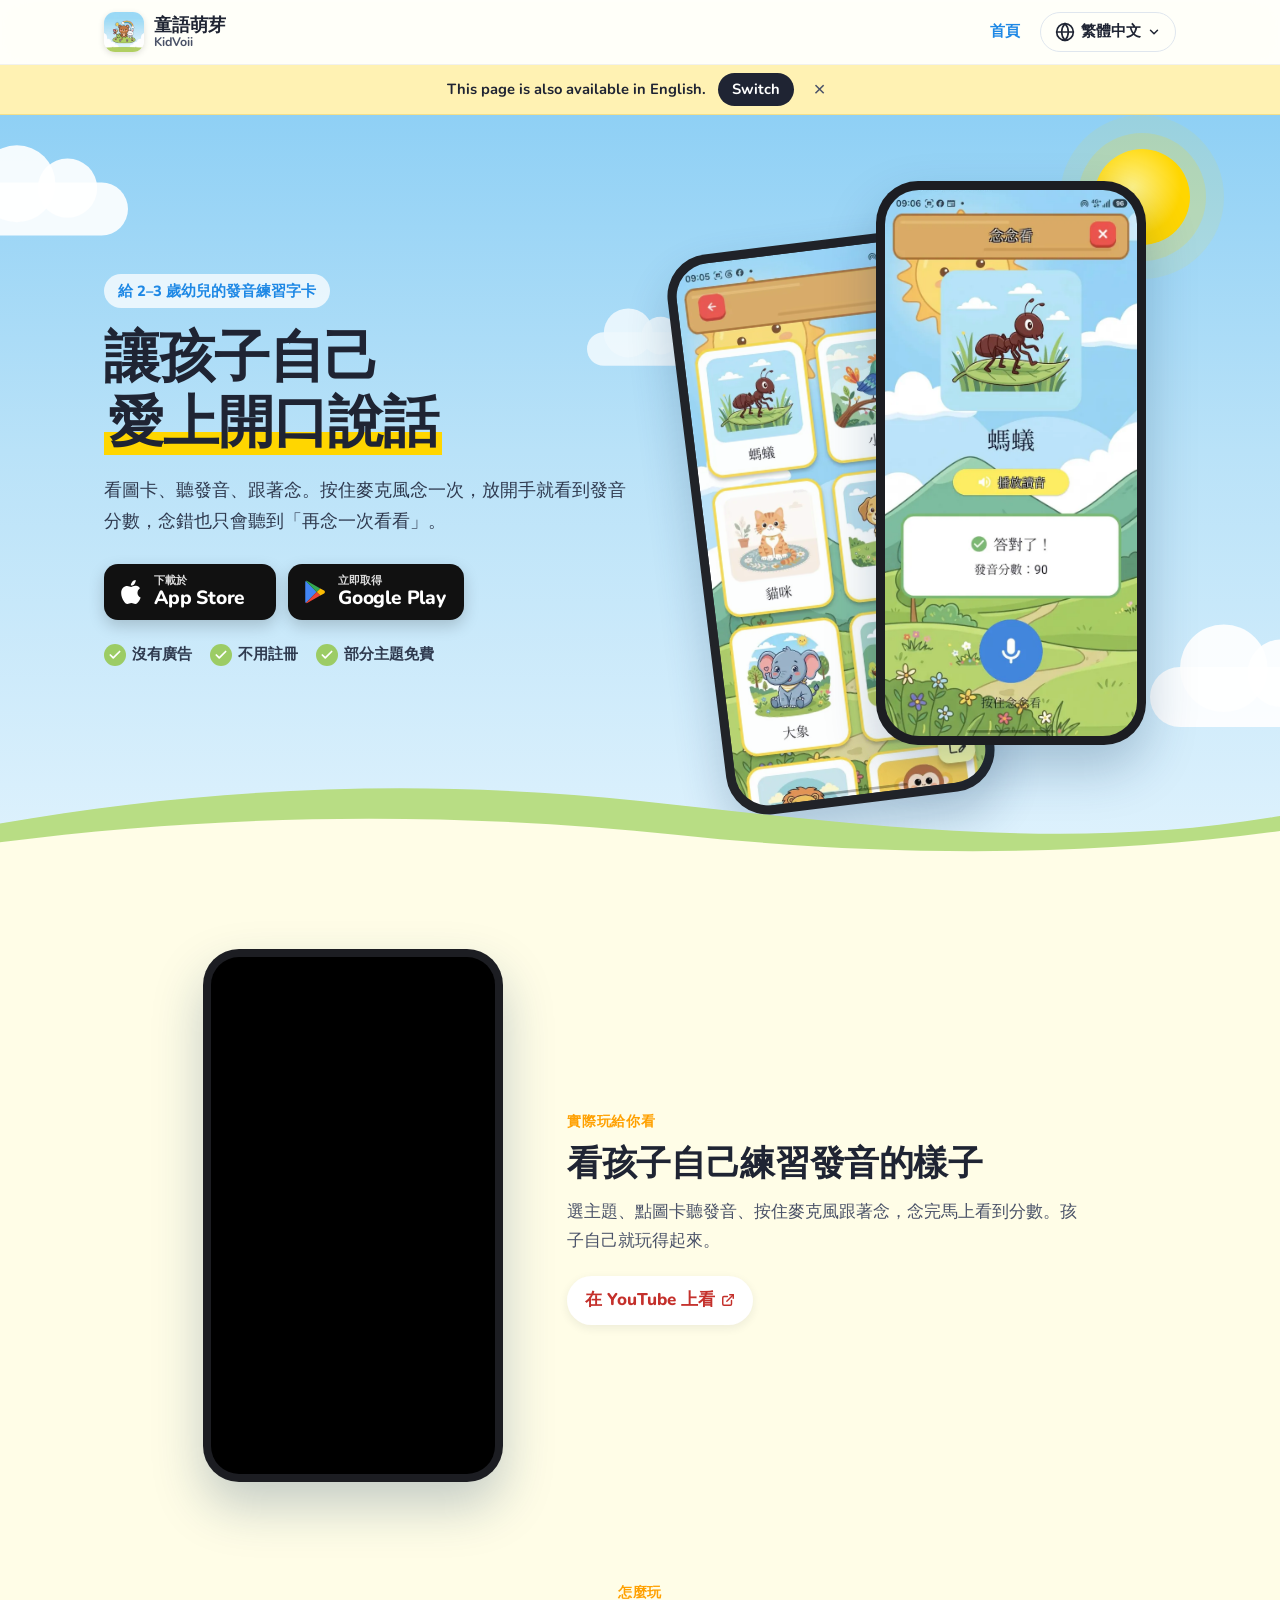
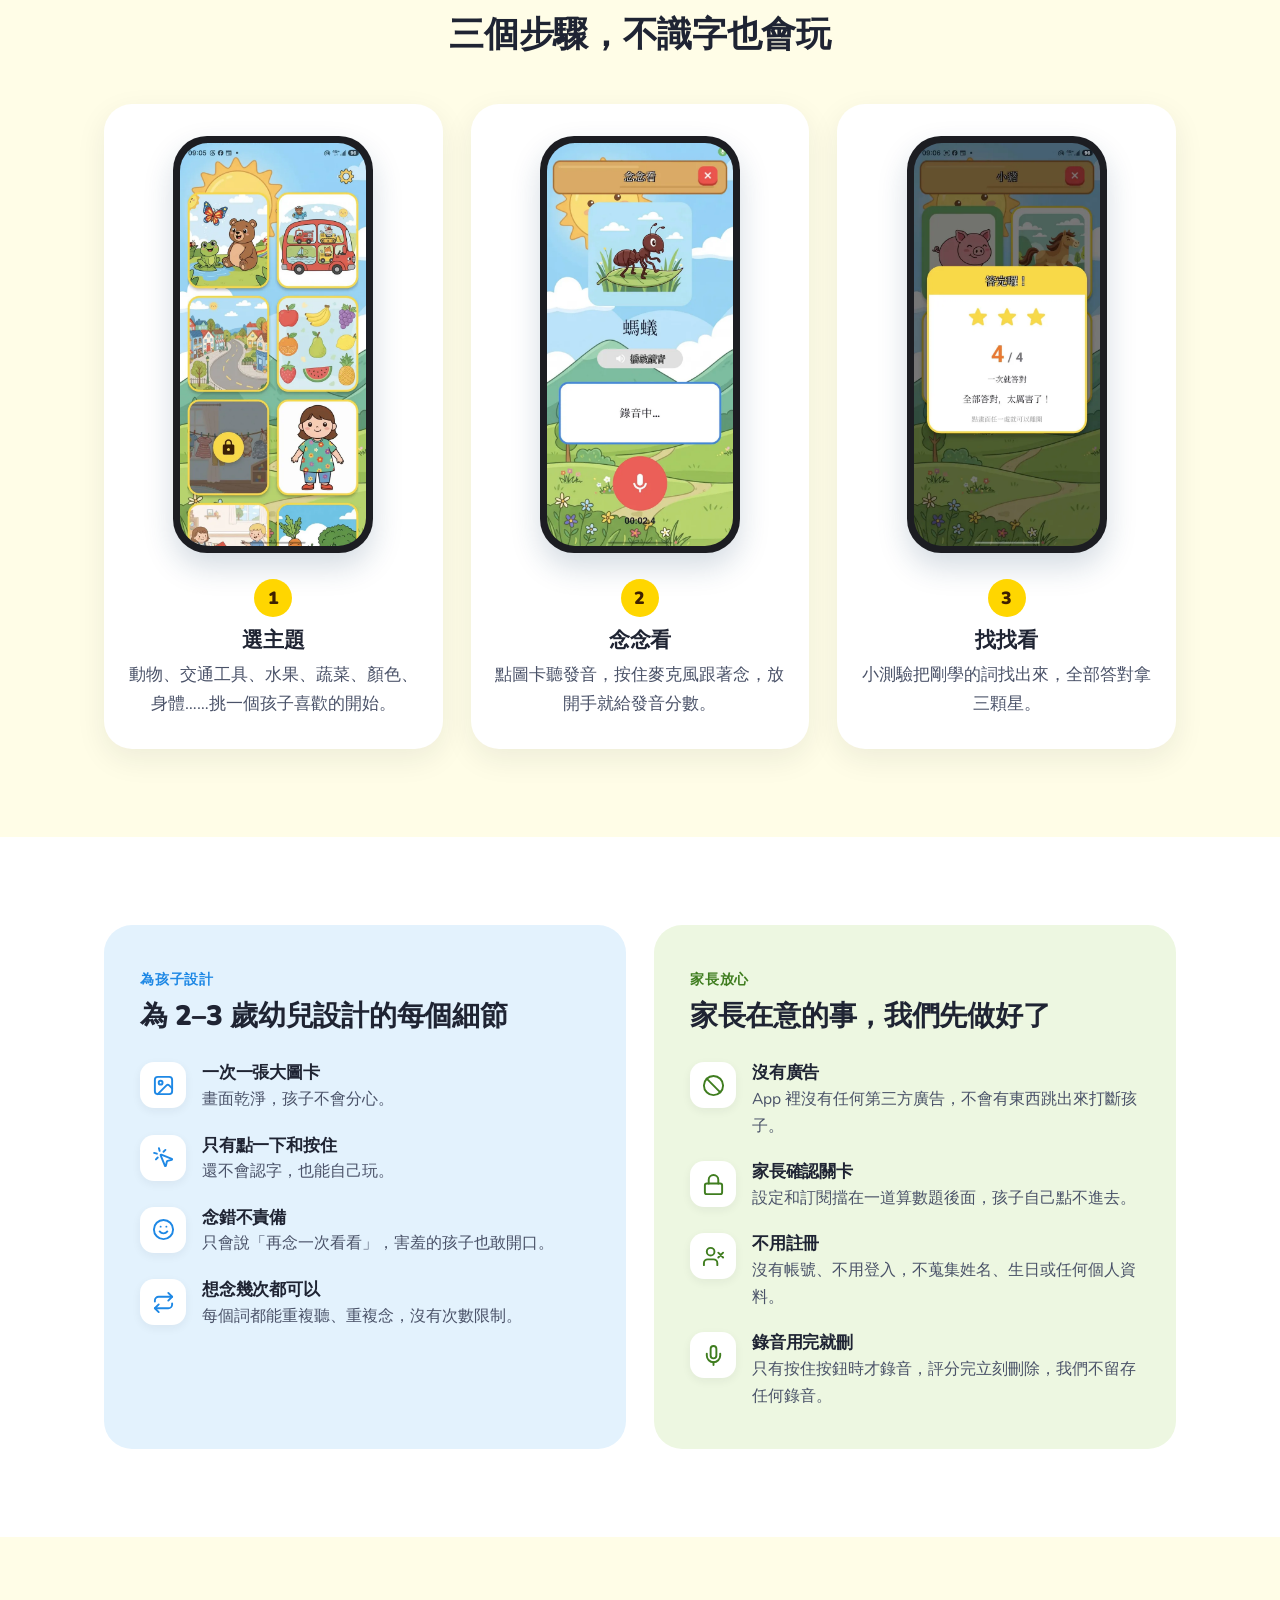
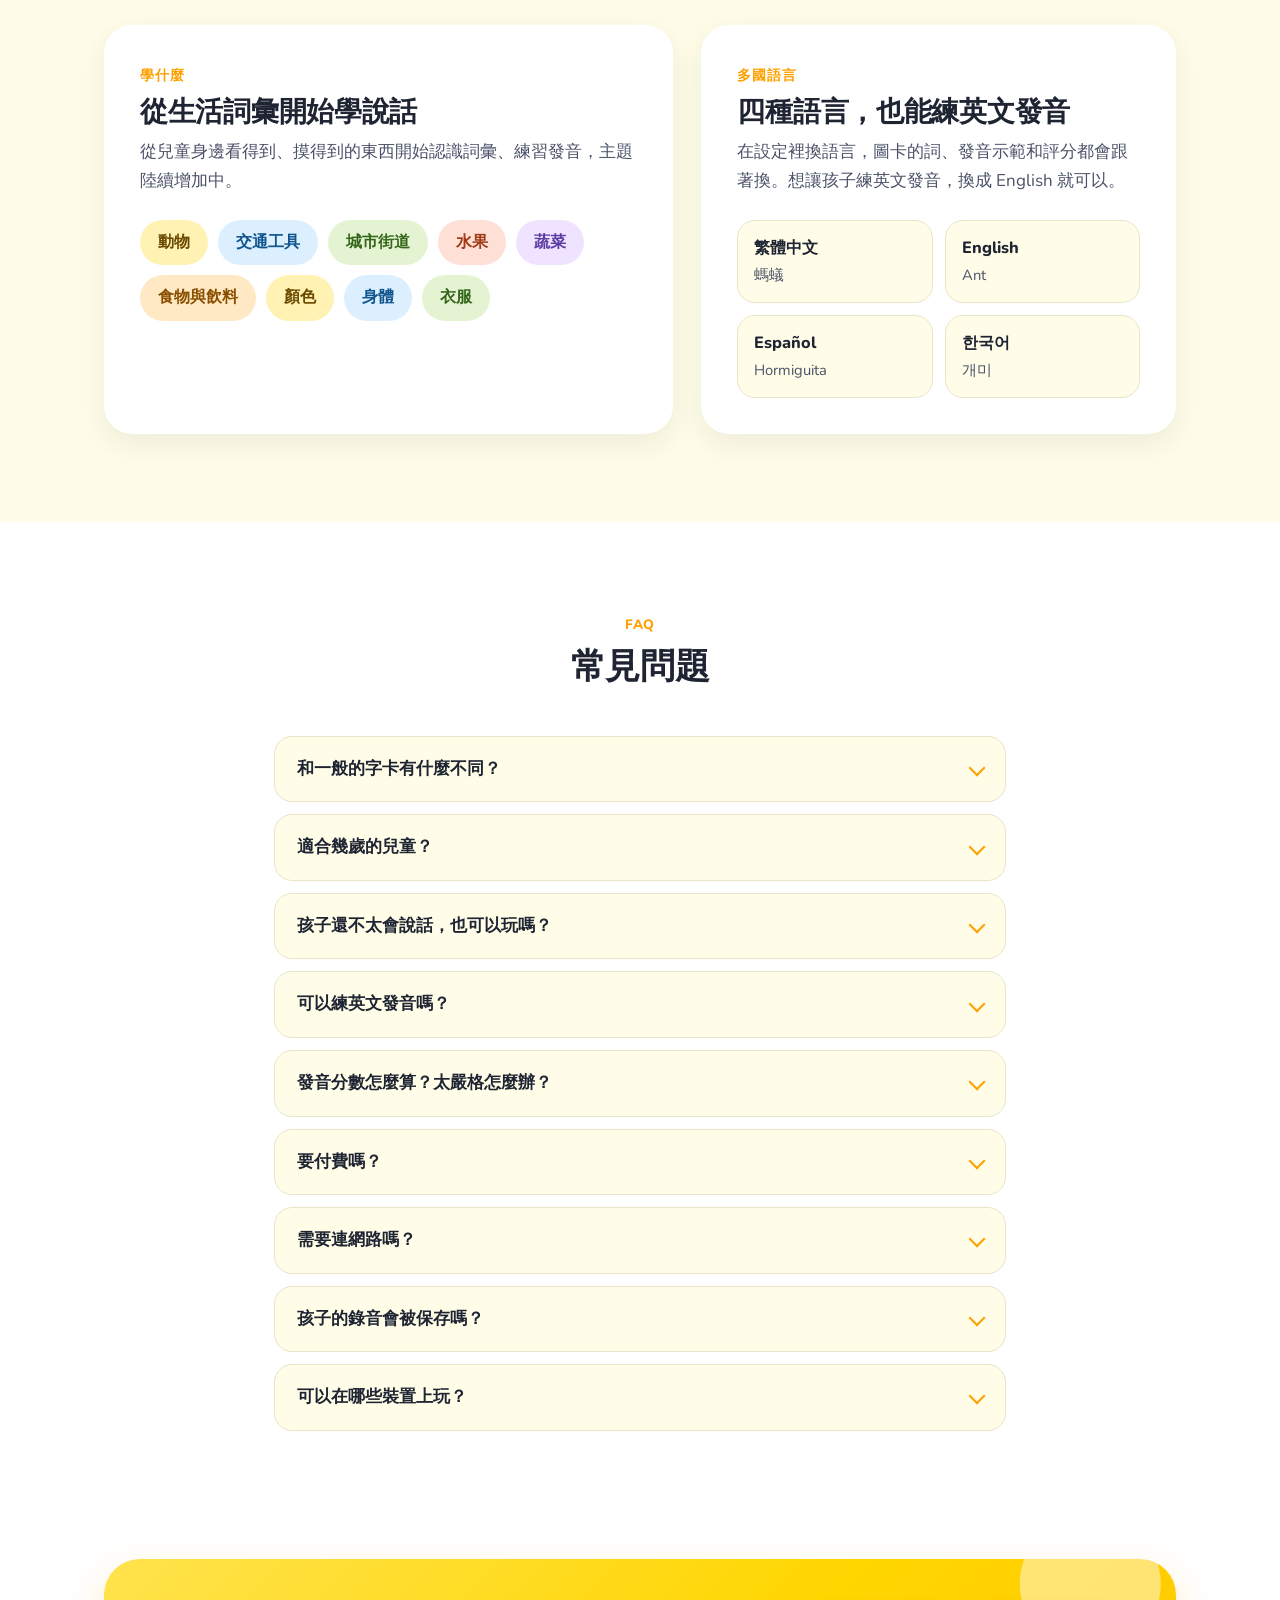
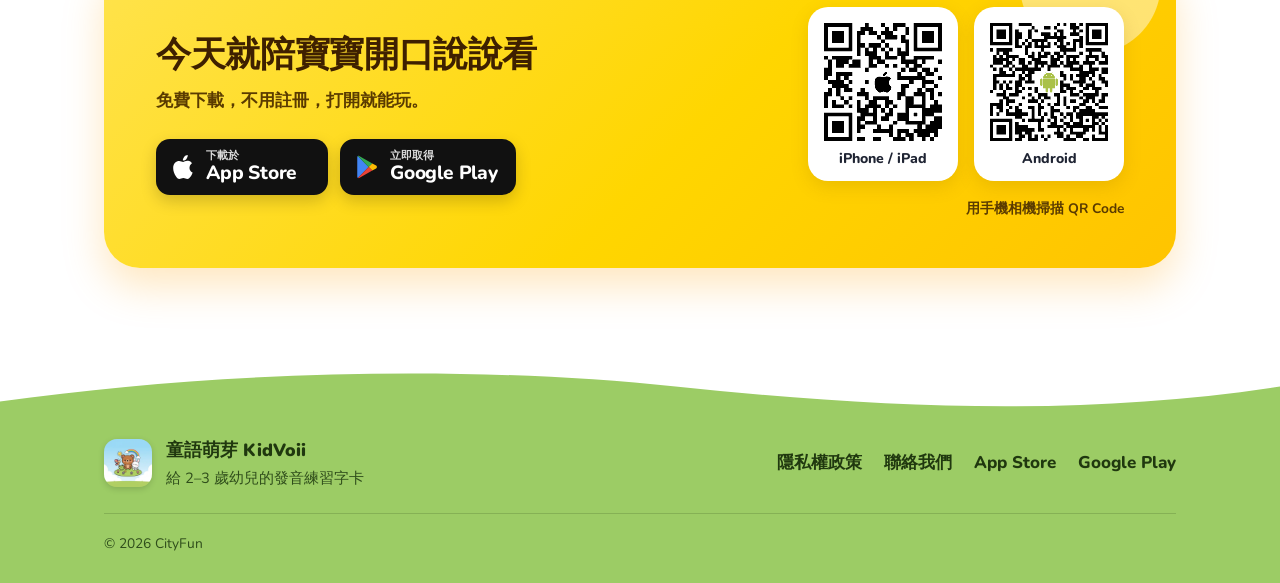
==== index.html @ 20af2233 "kidvoii first version" ====
<!DOCTYPE html>
<html lang="zh-Hant">
<head>
<meta charset="utf-8">
<meta name="viewport" content="width=device-width, initial-scale=1">
<title>兒童發音練習字卡 App｜童語萌芽 KidVoii，陪 2–3 歲幼兒學說話</title>
<meta name="description" content="給 2–3 歲幼兒的發音練習字卡 App。看圖卡、聽發音，按住麥克風跟著念，馬上看到發音分數。動物、水果、交通工具等生活詞彙，陪寶寶學說話；換成英文也能練英文發音。沒有廣告、不用註冊。">
<meta name="theme-color" content="#8fd0f5">
<link rel="canonical" href="https://kailuen.github.io/kidvoii/">
<link rel="alternate" hreflang="zh-Hant" href="https://kailuen.github.io/kidvoii/">
<link rel="alternate" hreflang="en" href="https://kailuen.github.io/kidvoii/en/">
<link rel="alternate" hreflang="es" href="https://kailuen.github.io/kidvoii/es/">
<link rel="alternate" hreflang="ko" href="https://kailuen.github.io/kidvoii/ko/">
<link rel="alternate" hreflang="x-default" href="https://kailuen.github.io/kidvoii/en/">
<meta property="og:type" content="website">
<meta property="og:site_name" content="童語萌芽 KidVoii">
<meta property="og:locale" content="zh_TW">
<meta property="og:url" content="https://kailuen.github.io/kidvoii/">
<meta property="og:title" content="兒童發音練習字卡 App｜童語萌芽 KidVoii，陪 2–3 歲幼兒學說話">
<meta property="og:description" content="給 2–3 歲幼兒的發音練習字卡 App。看圖卡、聽發音，按住麥克風跟著念，馬上看到發音分數。動物、水果、交通工具等生活詞彙，陪寶寶學說話；換成英文也能練英文發音。沒有廣告、不用註冊。">
<meta property="og:image" content="https://kailuen.github.io/kidvoii/assets/img/icon-512.png">
<meta name="twitter:card" content="summary">
<script type="application/ld+json">{"@context":"https://schema.org","@graph":[{"@type":"MobileApplication","name":"童語萌芽 KidVoii","alternateName":"KidVoii","description":"給 2–3 歲幼兒的發音練習字卡 App。看圖卡、聽發音，按住麥克風跟著念，馬上看到發音分數。動物、水果、交通工具等生活詞彙，陪寶寶學說話；換成英文也能練英文發音。沒有廣告、不用註冊。","url":"https://kailuen.github.io/kidvoii/","image":"https://kailuen.github.io/kidvoii/assets/img/icon-512.png","screenshot":["https://kailuen.github.io/kidvoii/assets/img/screens/zh/say.webp","https://kailuen.github.io/kidvoii/assets/img/screens/zh/list.webp","https://kailuen.github.io/kidvoii/assets/img/screens/zh/home.webp","https://kailuen.github.io/kidvoii/assets/img/screens/zh/rec.webp","https://kailuen.github.io/kidvoii/assets/img/screens/zh/result.webp"],"inLanguage":"zh-Hant","operatingSystem":"iOS, Android","applicationCategory":"EducationalApplication","typicalAgeRange":"2-3","offers":{"@type":"Offer","price":"0","priceCurrency":"USD"},"publisher":{"@type":"Organization","name":"CityFun"},"sameAs":["https://apps.apple.com/tw/app/id6804128361","https://play.google.com/store/apps/details?id=com.cityforfun.kidspeech"]},{"@type":"FAQPage","mainEntity":[{"@type":"Question","name":"和一般的字卡有什麼不同？","acceptedAnswer":{"@type":"Answer","text":"一般字卡多半只能看圖、聽發音。童語萌芽多了「念念看」：孩子按住麥克風念一次，App 會聽、會給發音分數，念完馬上知道自己念對了沒，也就更願意一直開口練習。"}},{"@type":"Question","name":"適合幾歲的兒童？","acceptedAnswer":{"@type":"Answer","text":"以 2–3 歲剛開始學說話的幼兒為主。大一點的兒童，或正在學英文的孩子，也可以拿來認識新詞、練習發音。"}},{"@type":"Question","name":"孩子還不太會說話，也可以玩嗎？","acceptedAnswer":{"@type":"Answer","text":"可以。先點圖卡聽發音，等孩子願意了再按住麥克風念念看。圖卡一次一張、每個詞都能重複聽，念錯也只會聽到「再念一次看看」。不過這是陪孩子練習開口的小遊戲，不是語言治療工具；每個孩子開口的時間不一樣，如果擔心孩子的語言發展，請諮詢小兒科醫師或語言治療師。"}},{"@type":"Question","name":"可以練英文發音嗎？","acceptedAnswer":{"@type":"Answer","text":"可以。在設定裡把語言換成 English，圖卡的詞、發音示範和評分就會變成英文（App 介面也會一起換成英文）。也可以換成西班牙文或韓文。"}},{"@type":"Question","name":"發音分數怎麼算？太嚴格怎麼辦？","acceptedAnswer":{"@type":"Answer","text":"孩子念完，App 會用語音辨識比對正確的發音，給出 0–100 的發音分數，達到及格分數就算念對。家長可以在設定裡調整「發音評分難度」：簡單（40 分）、中等（60 分，預設）、高級（80 分），剛開始學說話的孩子可以從簡單開始。"}},{"@type":"Question","name":"要付費嗎？","acceptedAnswer":{"@type":"Answer","text":"App 免費下載。動物、交通工具、城市街道、水果這四個主題免費，可以完整玩「念念看」和「找找看」；其他主題要訂閱才能解鎖，訂閱也包含之後新增的主題。有月費和年費方案，價格以 App 內顯示為準。"}},{"@type":"Question","name":"需要連網路嗎？","acceptedAnswer":{"@type":"Answer","text":"「念念看」的發音評分需要網路。每個主題的圖卡和聲音第一次打開時會下載，之後就存在裝置上。"}},{"@type":"Question","name":"孩子的錄音會被保存嗎？","acceptedAnswer":{"@type":"Answer","text":"不會。只有按住麥克風時才錄音（單次最長 10 秒），錄音會傳送到語音辨識服務評分，結束後裝置上的暫存檔立刻刪除。我們沒有自己的伺服器，不留存、不分析、也不販售任何錄音。詳見\u003ca href=\"https://kailuen.github.io/kidspeech.privacy/\" target=\"_blank\" rel=\"noopener\">隱私權政策\u003c/a>。"}},{"@type":"Question","name":"可以在哪些裝置上玩？","acceptedAnswer":{"@type":"Answer","text":"iPhone、iPad，以及 Android 手機和平板。"}}]}]}</script>
<link rel="icon" type="image/png" href="assets/img/favicon.png">
<link rel="apple-touch-icon" href="assets/img/apple-touch-icon.png">
<link rel="preconnect" href="https://fonts.googleapis.com">
<link rel="preconnect" href="https://fonts.gstatic.com" crossorigin>
<link rel="stylesheet" href="https://fonts.googleapis.com/css2?family=Nunito:wght@500;700;800;900&display=swap">
<link rel="stylesheet" href="assets/css/style.css">
</head>
<body>

<!-- 共用圖示 -->
<svg width="0" height="0" style="position:absolute" aria-hidden="true">
  <symbol id="i-apple" viewBox="0 0 24 24"><path fill="currentColor" d="M16.365 1.43c0 1.14-.493 2.27-1.177 3.08-.744.9-1.99 1.57-2.987 1.57-.12 0-.23-.02-.3-.03-.01-.06-.04-.22-.04-.39 0-1.15.572-2.27 1.206-2.98.804-.94 2.142-1.64 3.248-1.68.03.13.05.28.05.43zm4.565 15.71c-.03.07-.463 1.58-1.518 3.12-.945 1.34-1.94 2.71-3.43 2.71-1.517 0-1.9-.88-3.63-.88-1.698 0-2.302.91-3.67.91-1.377 0-2.332-1.26-3.428-2.8-1.287-1.82-2.323-4.63-2.323-7.28 0-4.28 2.797-6.55 5.552-6.55 1.448 0 2.675.95 3.6.95.865 0 2.222-1.01 3.902-1.01.613 0 2.886.06 4.374 2.19-.13.09-2.383 1.37-2.383 4.19 0 3.26 2.854 4.42 2.955 4.45z"/></symbol>
  <symbol id="i-play" viewBox="0 0 24 24">
    <path fill="#4285F4" d="M3.6 1.8 13.5 12l-9.9 10.2c-.4-.3-.6-.7-.6-1.2V3c0-.5.2-.9.6-1.2z"/>
    <path fill="#34A853" d="M3.6 1.8c.3-.2.8-.2 1.2 0l12.1 6.9L13.5 12z"/>
    <path fill="#FBBC04" d="m16.9 8.7 3.5 2c1 .6 1 2 0 2.6l-3.5 2-3.4-3.3z"/>
    <path fill="#EA4335" d="m13.5 12 3.4 3.3-12.1 6.9c-.4.2-.9.2-1.2 0z"/>
  </symbol>
  <symbol id="i-globe" viewBox="0 0 24 24"><g fill="none" stroke="currentColor" stroke-width="2" stroke-linecap="round" stroke-linejoin="round"><circle cx="12" cy="12" r="10"/><path d="M12 2a14.5 14.5 0 0 0 0 20 14.5 14.5 0 0 0 0-20"/><path d="M2 12h20"/></g></symbol>
  <symbol id="i-chevron" viewBox="0 0 24 24"><path fill="none" stroke="currentColor" stroke-width="2.5" stroke-linecap="round" stroke-linejoin="round" d="m6 9 6 6 6-6"/></symbol>
  <symbol id="i-external" viewBox="0 0 24 24"><g fill="none" stroke="currentColor" stroke-width="2.5" stroke-linecap="round" stroke-linejoin="round"><path d="M15 3h6v6"/><path d="M10 14 21 3"/><path d="M18 13v6a2 2 0 0 1-2 2H5a2 2 0 0 1-2-2V8a2 2 0 0 1 2-2h6"/></g></symbol>
  <symbol id="i-check" viewBox="0 0 24 24"><path fill="none" stroke="currentColor" stroke-width="3" stroke-linecap="round" stroke-linejoin="round" d="M20 6 9 17l-5-5"/></symbol>
  <symbol id="i-card" viewBox="0 0 24 24"><g fill="none" stroke="currentColor" stroke-width="2" stroke-linecap="round" stroke-linejoin="round"><rect x="3" y="3" width="18" height="18" rx="3"/><circle cx="9" cy="9" r="2"/><path d="m21 15-3.1-3.1a2 2 0 0 0-2.8 0L6 21"/></g></symbol>
  <symbol id="i-tap" viewBox="0 0 24 24"><g fill="none" stroke="currentColor" stroke-width="2" stroke-linecap="round" stroke-linejoin="round"><path d="M14 4.1 12 6"/><path d="m5.1 8-2.9-.8"/><path d="m6 12-1.9 2"/><path d="M7.2 2.2 8 5.1"/><path d="M9.04 9.69a.5.5 0 0 1 .65-.65l11 4.5a.5.5 0 0 1-.07.95l-4.35 1.04a1 1 0 0 0-.74.74l-1.04 4.35a.5.5 0 0 1-.95.07z"/></g></symbol>
  <symbol id="i-smile" viewBox="0 0 24 24"><g fill="none" stroke="currentColor" stroke-width="2" stroke-linecap="round" stroke-linejoin="round"><circle cx="12" cy="12" r="10"/><path d="M8 14s1.5 2 4 2 4-2 4-2"/><path d="M9 9h.01M15 9h.01"/></g></symbol>
  <symbol id="i-repeat" viewBox="0 0 24 24"><g fill="none" stroke="currentColor" stroke-width="2" stroke-linecap="round" stroke-linejoin="round"><path d="m17 2 4 4-4 4"/><path d="M3 11v-1a4 4 0 0 1 4-4h14"/><path d="m7 22-4-4 4-4"/><path d="M21 13v1a4 4 0 0 1-4 4H3"/></g></symbol>
  <symbol id="i-ban" viewBox="0 0 24 24"><g fill="none" stroke="currentColor" stroke-width="2" stroke-linecap="round" stroke-linejoin="round"><circle cx="12" cy="12" r="10"/><path d="m4.9 4.9 14.2 14.2"/></g></symbol>
  <symbol id="i-lock" viewBox="0 0 24 24"><g fill="none" stroke="currentColor" stroke-width="2" stroke-linecap="round" stroke-linejoin="round"><rect x="3" y="11" width="18" height="11" rx="2"/><path d="M7 11V7a5 5 0 0 1 10 0v4"/></g></symbol>
  <symbol id="i-user-x" viewBox="0 0 24 24"><g fill="none" stroke="currentColor" stroke-width="2" stroke-linecap="round" stroke-linejoin="round"><path d="M16 21v-2a4 4 0 0 0-4-4H6a4 4 0 0 0-4 4v2"/><circle cx="9" cy="7" r="4"/><path d="m17 8 5 5M22 8l-5 5"/></g></symbol>
  <symbol id="i-mic" viewBox="0 0 24 24"><g fill="none" stroke="currentColor" stroke-width="2" stroke-linecap="round" stroke-linejoin="round"><path d="M12 2a3 3 0 0 0-3 3v7a3 3 0 0 0 6 0V5a3 3 0 0 0-3-3Z"/><path d="M19 10v2a7 7 0 0 1-14 0v-2"/><path d="M12 19v3"/></g></symbol>
</svg>

<div class="page">

  <!-- ===== AppBar ===== -->
  <header class="appbar">
    <div class="appbar__inner">
      <a class="brand" href="./" aria-label="KidVoii">
        <img class="brand__icon" src="assets/img/icon-256.webp" width="40" height="40" alt="">
        <span class="brand__text">
          <span class="brand__name">童語萌芽</span>
          <span class="brand__sub">KidVoii</span>
        </span>
      </a>

      <div class="appbar__spacer"></div>

      <nav class="actions">
        <a class="actions__link" href="./" aria-current="page">首頁</a>

        <div class="lang">
          <button class="lang__btn" type="button" aria-haspopup="true" aria-expanded="false" aria-controls="lang-menu" aria-label="語言">
            <svg class="ico"><use href="#i-globe"/></svg>
            <span class="lang__current">繁體中文</span>
            <svg class="ico ico--sm"><use href="#i-chevron"/></svg>
          </button>
          <ul class="lang__menu" id="lang-menu" role="menu" hidden>
            <li role="none"><a role="menuitemradio" aria-checked="true" href="./" hreflang="zh-Hant" lang="zh-Hant" data-lang="zh">繁體中文</a></li>
            <li role="none"><a role="menuitemradio" aria-checked="false" href="en/" hreflang="en" lang="en" data-lang="en">English</a></li>
            <li role="none"><a role="menuitemradio" aria-checked="false" href="es/" hreflang="es" lang="es" data-lang="es">Español</a></li>
            <li role="none"><a role="menuitemradio" aria-checked="false" href="ko/" hreflang="ko" lang="ko" data-lang="ko">한국어</a></li>
          </ul>
        </div>
      </nav>
    </div>
  </header>

  <div class="langhint" hidden>
    <div class="langhint__inner">
      <span class="langhint__text"></span>
      <a class="langhint__go" href="#"></a>
      <button class="langhint__close" type="button" aria-label="Close">&times;</button>
    </div>
  </div>

  <!-- ===== Content ===== -->
  <main id="top">

    <!-- Hero -->
    <section class="hero">
      <div class="sky" aria-hidden="true">
        <span class="sun"></span>
        <span class="cloud cloud--1"></span>
        <span class="cloud cloud--2"></span>
        <span class="cloud cloud--3"></span>
      </div>

      <div class="wrap hero__grid">
        <div class="hero__copy">
          <h1 class="eyebrow">給 2–3 歲幼兒的發音練習字卡</h1>
          <p class="hero__title">讓孩子自己<br><mark>愛上開口說話</mark></p>
          <p class="hero__lead">看圖卡、聽發音、跟著念。按住麥克風念一次，放開手就看到發音分數，念錯也只會聽到「再念一次看看」。</p>

          <div class="stores">
            <a class="store" href="https://apps.apple.com/tw/app/id6804128361" target="_blank" rel="noopener">
              <svg class="store__logo"><use href="#i-apple"/></svg>
              <span class="store__text"><small>下載於</small><b>App Store</b></span>
            </a>
            <a class="store" href="https://play.google.com/store/apps/details?id=com.cityforfun.kidspeech" target="_blank" rel="noopener">
              <svg class="store__logo"><use href="#i-play"/></svg>
              <span class="store__text"><small>立即取得</small><b>Google Play</b></span>
            </a>
          </div>

          <ul class="pills">
            <li><svg class="ico"><use href="#i-check"/></svg><span>沒有廣告</span></li>
            <li><svg class="ico"><use href="#i-check"/></svg><span>不用註冊</span></li>
            <li><svg class="ico"><use href="#i-check"/></svg><span>部分主題免費</span></li>
          </ul>
        </div>

        <div class="hero__art">
          <figure class="phone phone--back">
            <img src="assets/img/screens/zh/list.webp" width="600" height="1300" alt="動物主題的圖卡列表">
          </figure>
          <figure class="phone phone--front">
            <img src="assets/img/screens/zh/say.webp" width="600" height="1300" alt="念念看發音練習畫面：念對了，發音分數 90" fetchpriority="high">
          </figure>
        </div>
      </div>

      <svg class="hill" viewBox="0 0 1440 120" preserveAspectRatio="none" aria-hidden="true">
        <path d="M0 70C240 20 480 10 720 40s480 70 720 20v60H0z" fill="var(--grass-light)"/>
        <path d="M0 95c260-40 520-40 760-10s460 30 680-5v40H0z" fill="var(--cream)"/>
      </svg>
    </section>

    <!-- Video -->
    <section class="section section--cream section--video" id="video">
      <div class="wrap video">
        <div class="video__frame">
          <iframe src="https://www.youtube-nocookie.com/embed/I3lN94zuRMc?rel=0&amp;playsinline=1" title="孩子自己用童語萌芽練習發音" loading="lazy" allow="accelerometer; autoplay; clipboard-write; encrypted-media; gyroscope; picture-in-picture; web-share" referrerpolicy="strict-origin-when-cross-origin" allowfullscreen></iframe>
        </div>
        <div class="video__copy">
          <p class="kicker">實際玩給你看</p>
          <h2>看孩子自己練習發音的樣子</h2>
          <p class="muted">選主題、點圖卡聽發音、按住麥克風跟著念，念完馬上看到分數。孩子自己就玩得起來。</p>
          <p class="video__note"></p>
          <a class="video__link" href="https://www.youtube.com/shorts/I3lN94zuRMc" target="_blank" rel="noopener">
            <span>在 YouTube 上看</span>
            <svg class="ico ico--sm"><use href="#i-external"/></svg>
          </a>
        </div>
      </div>
    </section>

    <!-- Steps -->
    <section class="section section--cream" id="how">
      <div class="wrap">
        <header class="section__head">
          <p class="kicker">怎麼玩</p>
          <h2>三個步驟，不識字也會玩</h2>
        </header>

        <ol class="steps">
          <li class="step">
            <figure class="phone phone--sm">
              <img src="assets/img/screens/zh/home.webp" width="600" height="1300" loading="lazy" alt="主題選單畫面">
            </figure>
            <div class="step__body">
              <span class="step__num">1</span>
              <h3>選主題</h3>
              <p>動物、交通工具、水果、蔬菜、顏色、身體……挑一個孩子喜歡的開始。</p>
            </div>
          </li>
          <li class="step">
            <figure class="phone phone--sm">
              <img src="assets/img/screens/zh/rec.webp" width="600" height="1300" loading="lazy" alt="按住麥克風跟著念">
            </figure>
            <div class="step__body">
              <span class="step__num">2</span>
              <h3>念念看</h3>
              <p>點圖卡聽發音，按住麥克風跟著念，放開手就給發音分數。</p>
            </div>
          </li>
          <li class="step">
            <figure class="phone phone--sm">
              <img src="assets/img/screens/zh/result.webp" width="600" height="1300" loading="lazy" alt="找找看全部答對，拿到三顆星">
            </figure>
            <div class="step__body">
              <span class="step__num">3</span>
              <h3>找找看</h3>
              <p>小測驗把剛學的詞找出來，全部答對拿三顆星。</p>
            </div>
          </li>
        </ol>
        <div class="steps__dots">
          <button class="steps__dot" type="button" aria-label="1. 選主題" aria-current="true"></button>
          <button class="steps__dot" type="button" aria-label="2. 念念看" aria-current="false"></button>
          <button class="steps__dot" type="button" aria-label="3. 找找看" aria-current="false"></button>
        </div>
      </div>
    </section>

    <!-- Features -->
    <section class="section" id="features">
      <div class="wrap features">
        <article class="panel panel--sky">
          <p class="kicker">為孩子設計</p>
          <h2>為 2–3 歲幼兒設計的每個細節</h2>
          <ul class="feats">
            <li class="feat">
              <span class="feat__ico"><svg class="ico"><use href="#i-card"/></svg></span>
              <div><h3>一次一張大圖卡</h3><p>畫面乾淨，孩子不會分心。</p></div>
            </li>
            <li class="feat">
              <span class="feat__ico"><svg class="ico"><use href="#i-tap"/></svg></span>
              <div><h3>只有點一下和按住</h3><p>還不會認字，也能自己玩。</p></div>
            </li>
            <li class="feat">
              <span class="feat__ico"><svg class="ico"><use href="#i-smile"/></svg></span>
              <div><h3>念錯不責備</h3><p>只會說「再念一次看看」，害羞的孩子也敢開口。</p></div>
            </li>
            <li class="feat">
              <span class="feat__ico"><svg class="ico"><use href="#i-repeat"/></svg></span>
              <div><h3>想念幾次都可以</h3><p>每個詞都能重複聽、重複念，沒有次數限制。</p></div>
            </li>
          </ul>
        </article>

        <article class="panel panel--leaf">
          <p class="kicker">家長放心</p>
          <h2>家長在意的事，我們先做好了</h2>
          <ul class="feats">
            <li class="feat">
              <span class="feat__ico"><svg class="ico"><use href="#i-ban"/></svg></span>
              <div><h3>沒有廣告</h3><p>App 裡沒有任何第三方廣告，不會有東西跳出來打斷孩子。</p></div>
            </li>
            <li class="feat">
              <span class="feat__ico"><svg class="ico"><use href="#i-lock"/></svg></span>
              <div><h3>家長確認關卡</h3><p>設定和訂閱擋在一道算數題後面，孩子自己點不進去。</p></div>
            </li>
            <li class="feat">
              <span class="feat__ico"><svg class="ico"><use href="#i-user-x"/></svg></span>
              <div><h3>不用註冊</h3><p>沒有帳號、不用登入，不蒐集姓名、生日或任何個人資料。</p></div>
            </li>
            <li class="feat">
              <span class="feat__ico"><svg class="ico"><use href="#i-mic"/></svg></span>
              <div><h3>錄音用完就刪</h3><p>只有按住按鈕時才錄音，評分完立刻刪除，我們不留存任何錄音。</p></div>
            </li>
          </ul>
        </article>
      </div>
    </section>

    <!-- Topics + Languages -->
    <section class="section section--cream" id="topics">
      <div class="wrap content-grid">
        <article class="card">
          <p class="kicker">學什麼</p>
          <h2>從生活詞彙開始學說話</h2>
          <p class="muted">從兒童身邊看得到、摸得到的東西開始認識詞彙、練習發音，主題陸續增加中。</p>
          <ul class="chips">
            <li class="chip c1">動物</li>
            <li class="chip c2">交通工具</li>
            <li class="chip c3">城市街道</li>
            <li class="chip c4">水果</li>
            <li class="chip c5">蔬菜</li>
            <li class="chip c6">食物與飲料</li>
            <li class="chip c1">顏色</li>
            <li class="chip c2">身體</li>
            <li class="chip c3">衣服</li>
          </ul>
        </article>

        <article class="card">
          <p class="kicker">多國語言</p>
          <h2>四種語言，也能練英文發音</h2>
          <p class="muted">在設定裡換語言，圖卡的詞、發音示範和評分都會跟著換。想讓孩子練英文發音，換成 English 就可以。</p>
          <ul class="langs">
            <li lang="zh-Hant"><b>繁體中文</b><span>螞蟻</span></li>
            <li lang="en"><b>English</b><span>Ant</span></li>
            <li lang="es"><b>Español</b><span>Hormiguita</span></li>
            <li lang="ko"><b>한국어</b><span>개미</span></li>
          </ul>
        </article>
      </div>
    </section>

    <!-- FAQ -->
    <section class="section" id="faq">
      <div class="wrap wrap--narrow">
        <header class="section__head">
          <p class="kicker">FAQ</p>
          <h2>常見問題</h2>
        </header>
        <div class="faq">
          <details>
            <summary>和一般的字卡有什麼不同？</summary>
            <p>一般字卡多半只能看圖、聽發音。童語萌芽多了「念念看」：孩子按住麥克風念一次，App 會聽、會給發音分數，念完馬上知道自己念對了沒，也就更願意一直開口練習。</p>
          </details>
          <details>
            <summary>適合幾歲的兒童？</summary>
            <p>以 2–3 歲剛開始學說話的幼兒為主。大一點的兒童，或正在學英文的孩子，也可以拿來認識新詞、練習發音。</p>
          </details>
          <details>
            <summary>孩子還不太會說話，也可以玩嗎？</summary>
            <p>可以。先點圖卡聽發音，等孩子願意了再按住麥克風念念看。圖卡一次一張、每個詞都能重複聽，念錯也只會聽到「再念一次看看」。不過這是陪孩子練習開口的小遊戲，不是語言治療工具；每個孩子開口的時間不一樣，如果擔心孩子的語言發展，請諮詢小兒科醫師或語言治療師。</p>
          </details>
          <details>
            <summary>可以練英文發音嗎？</summary>
            <p>可以。在設定裡把語言換成 English，圖卡的詞、發音示範和評分就會變成英文（App 介面也會一起換成英文）。也可以換成西班牙文或韓文。</p>
          </details>
          <details>
            <summary>發音分數怎麼算？太嚴格怎麼辦？</summary>
            <p>孩子念完，App 會用語音辨識比對正確的發音，給出 0–100 的發音分數，達到及格分數就算念對。家長可以在設定裡調整「發音評分難度」：簡單（40 分）、中等（60 分，預設）、高級（80 分），剛開始學說話的孩子可以從簡單開始。</p>
          </details>
          <details>
            <summary>要付費嗎？</summary>
            <p>App 免費下載。動物、交通工具、城市街道、水果這四個主題免費，可以完整玩「念念看」和「找找看」；其他主題要訂閱才能解鎖，訂閱也包含之後新增的主題。有月費和年費方案，價格以 App 內顯示為準。</p>
          </details>
          <details>
            <summary>需要連網路嗎？</summary>
            <p>「念念看」的發音評分需要網路。每個主題的圖卡和聲音第一次打開時會下載，之後就存在裝置上。</p>
          </details>
          <details>
            <summary>孩子的錄音會被保存嗎？</summary>
            <p>不會。只有按住麥克風時才錄音（單次最長 10 秒），錄音會傳送到語音辨識服務評分，結束後裝置上的暫存檔立刻刪除。我們沒有自己的伺服器，不留存、不分析、也不販售任何錄音。詳見<a href="https://kailuen.github.io/kidspeech.privacy/" target="_blank" rel="noopener">隱私權政策</a>。</p>
          </details>
          <details>
            <summary>可以在哪些裝置上玩？</summary>
            <p>iPhone、iPad，以及 Android 手機和平板。</p>
          </details>
        </div>
      </div>
    </section>

    <!-- Download -->
    <section class="section section--tight" id="download">
      <div class="wrap">
        <div class="cta">
          <div class="cta__copy">
            <h2>今天就陪寶寶開口說說看</h2>
            <p>免費下載，不用註冊，打開就能玩。</p>
            <div class="stores">
              <a class="store" href="https://apps.apple.com/tw/app/id6804128361" target="_blank" rel="noopener">
                <svg class="store__logo"><use href="#i-apple"/></svg>
                <span class="store__text"><small>下載於</small><b>App Store</b></span>
              </a>
              <a class="store" href="https://play.google.com/store/apps/details?id=com.cityforfun.kidspeech" target="_blank" rel="noopener">
                <svg class="store__logo"><use href="#i-play"/></svg>
                <span class="store__text"><small>立即取得</small><b>Google Play</b></span>
              </a>
            </div>
          </div>
          <div class="qrs">
            <figure class="qr">
              <img src="assets/img/qr-ios.png" width="250" height="250" loading="lazy" alt="App Store QR Code">
              <figcaption>iPhone / iPad</figcaption>
            </figure>
            <figure class="qr">
              <img src="assets/img/qr-android.png" width="250" height="250" loading="lazy" alt="Google Play QR Code">
              <figcaption>Android</figcaption>
            </figure>
            <p class="qrs__hint">用手機相機掃描 QR Code</p>
          </div>
        </div>
      </div>
    </section>

  </main>

  <!-- ===== Footer ===== -->
  <footer class="footer">
    <svg class="footer__hill" viewBox="0 0 1440 80" preserveAspectRatio="none" aria-hidden="true">
      <path d="M0 50c240-40 520-50 760-20s460 40 680 0v50H0z" fill="var(--grass)"/>
    </svg>
    <div class="footer__body">
      <div class="wrap footer__grid">
        <div class="footer__brand">
          <img src="assets/img/icon-256.webp" width="48" height="48" alt="">
          <div>
            <p class="footer__name">童語萌芽 KidVoii</p>
            <p class="footer__tag">給 2–3 歲幼兒的發音練習字卡</p>
          </div>
        </div>
        <ul class="footer__links">
          <li><a href="https://kailuen.github.io/kidspeech.privacy/" target="_blank" rel="noopener">隱私權政策</a></li>
          <li><a href="mailto:stonegray1@gmail.com">聯絡我們</a></li>
          <li><a href="https://apps.apple.com/tw/app/id6804128361" target="_blank" rel="noopener">App Store</a></li>
          <li><a href="https://play.google.com/store/apps/details?id=com.cityforfun.kidspeech" target="_blank" rel="noopener">Google Play</a></li>
        </ul>
      </div>
      <div class="wrap"><p class="footer__copy">© 2026 CityFun</p></div>
    </div>
  </footer>

</div>

<script type="application/json" id="kidvoii-langs">{"zh":{"href":"./","hint":"這個網頁也有繁體中文版","go":"切換"},"en":{"href":"en/","hint":"This page is also available in English.","go":"Switch"},"es":{"href":"es/","hint":"Esta página también está en español.","go":"Cambiar"},"ko":{"href":"ko/","hint":"이 페이지는 한국어로도 볼 수 있어요.","go":"보기"}}</script>
<script src="assets/js/main.js" data-lang="zh"></script>
</body>
</html>
---- assets/css/style.css ----
/* =========================================================
   KidVoii 介紹網站
   配色對齊 App 的 ProjectColors：陽光黃 / 天空藍 / 草地綠
   ========================================================= */

:root {
  color-scheme: light;

  --sun: #ffd600;
  --sun-light: #fff2b3;
  --sun-deep: #ffa000;
  --sky-top: #8fd0f5;
  --sky-bottom: #dff2fd;
  --sky-soft: #e3f2fd;
  --sky-ink: #1e88e5;
  --grass: #9ccc65;
  --grass-light: #b8dd84;
  --leaf-soft: #edf7e1;
  --leaf-ink: #3f7d1f;
  --coral: #ff7043;
  --cream: #fffde7;

  --ink: #1f2433;
  --ink-soft: #4a5268;
  --line: #e9e4c8;
  --white: #ffffff;

  --radius-lg: 28px;
  --radius-md: 18px;
  --shadow-soft: 0 10px 30px rgba(31, 36, 51, 0.08);
  --shadow-phone: 0 24px 50px rgba(20, 60, 100, 0.25);

  --gutter: 24px;

  --font: "Nunito", -apple-system, BlinkMacSystemFont, "PingFang TC",
    "Noto Sans TC", "Microsoft JhengHei", "Apple SD Gothic Neo", "Noto Sans KR",
    "Malgun Gothic", "Segoe UI", Roboto, sans-serif;
}

/* 韓文用韓文字型優先，避免落到中文字型的韓文字 */
:lang(ko) {
  word-break: keep-all;
  overflow-wrap: break-word;
  --font: "Nunito", -apple-system, BlinkMacSystemFont, "Apple SD Gothic Neo",
    "Noto Sans KR", "Malgun Gothic", "Segoe UI", Roboto, sans-serif;
}

* { box-sizing: border-box; }
html { scroll-behavior: smooth; -webkit-text-size-adjust: 100%; }
@media (prefers-reduced-motion: reduce) { html { scroll-behavior: auto; } }

body {
  margin: 0;
  background: var(--cream);
  color: var(--ink);
  font-family: var(--font);
  font-size: 17px;
  line-height: 1.7;
  overflow-x: hidden;
}

img { max-width: 100%; display: block; }
h1, h2, h3 { line-height: 1.25; margin: 0; letter-spacing: -0.01em; }
h2 { font-size: clamp(1.6rem, 1.2rem + 1.6vw, 2.2rem); font-weight: 900; text-wrap: balance; }
h3 { font-size: 1.08rem; font-weight: 800; }
p { margin: 0; }
ul, ol { margin: 0; padding: 0; list-style: none; }
a { color: inherit; }
[hidden] { display: none !important; }

.ico { width: 20px; height: 20px; flex: none; }
.ico--sm { width: 14px; height: 14px; }

.wrap { width: 100%; max-width: 1120px; margin: 0 auto; padding: 0 var(--gutter); }
.wrap--narrow { max-width: 780px; }
.muted { color: var(--ink-soft); }

.kicker {
  display: inline-block;
  font-size: 0.85rem;
  font-weight: 800;
  letter-spacing: 0.06em;
  text-transform: uppercase;
  color: var(--sun-deep);
  margin-bottom: 8px;
}

:focus-visible { outline: 3px solid var(--sky-ink); outline-offset: 3px; border-radius: 8px; }

/* ---------------------------------------------------------
   AppBar：Brand ─ Spacing ─ Actions(首頁 / Language)
   --------------------------------------------------------- */
.appbar {
  position: sticky;
  top: 0;
  z-index: 50;
  background: rgba(255, 255, 255, 0.82);
  backdrop-filter: saturate(160%) blur(14px);
  -webkit-backdrop-filter: saturate(160%) blur(14px);
  border-bottom: 1px solid rgba(31, 36, 51, 0.06);
}
.appbar__inner {
  display: flex;
  align-items: center;
  max-width: 1120px;
  height: 64px;
  margin: 0 auto;
  padding: 0 24px;
}
.appbar__spacer { flex: 1; }

.brand {
  display: flex;
  align-items: center;
  gap: 10px;
  text-decoration: none;
  min-width: 0;
}
.brand__icon {
  width: 40px;
  height: 40px;
  border-radius: 11px;
  box-shadow: 0 2px 6px rgba(0, 0, 0, 0.12);
}
.brand__text { display: flex; flex-direction: column; line-height: 1.15; }
.brand__name { font-weight: 900; font-size: 1.12rem; white-space: nowrap; }
.brand__sub { font-size: 0.78rem; font-weight: 700; color: var(--ink-soft); }
.brand__sub:empty { display: none; }

.actions { display: flex; align-items: center; gap: 6px; }
.actions__link,
.lang__btn {
  display: inline-flex;
  align-items: center;
  gap: 6px;
  height: 40px;
  padding: 0 14px;
  border-radius: 999px;
  font: inherit;
  font-size: 0.95rem;
  font-weight: 800;
  color: var(--ink);
  text-decoration: none;
  background: transparent;
  border: 0;
  cursor: pointer;
  white-space: nowrap;
}
.actions__link:hover,
.lang__btn:hover { background: var(--sky-soft); }
.actions__link[aria-current="page"] { color: var(--sky-ink); }

.lang { position: relative; }
.lang__btn { border: 1.5px solid #dfe6ee; }
.lang__btn[aria-expanded="true"] { background: var(--sky-soft); border-color: var(--sky-top); }
.lang__menu {
  position: absolute;
  right: 0;
  top: calc(100% + 8px);
  min-width: 170px;
  padding: 6px;
  background: var(--white);
  border-radius: 16px;
  box-shadow: 0 16px 40px rgba(31, 36, 51, 0.16), 0 0 0 1px rgba(31, 36, 51, 0.06);
}
.lang__menu a {
  display: flex;
  align-items: center;
  justify-content: space-between;
  width: 100%;
  padding: 10px 14px;
  border: 0;
  border-radius: 10px;
  background: transparent;
  font: inherit;
  font-weight: 700;
  color: var(--ink);
  text-align: left;
  text-decoration: none;
  cursor: pointer;
}
.lang__menu a:hover { background: var(--sky-soft); }
.lang__menu a[aria-checked="true"] { color: var(--sky-ink); }
.lang__menu a[aria-checked="true"]::after {
  content: "";
  width: 8px;
  height: 8px;
  border-radius: 50%;
  background: currentColor;
}

/* 「也有 X 語版」提示列 */
.langhint { background: var(--sun-light); border-bottom: 1px solid #f3e08a; }
.langhint__inner {
  display: flex;
  align-items: center;
  justify-content: center;
  gap: 12px;
  max-width: 1120px;
  margin: 0 auto;
  padding: 8px 16px;
  font-size: 0.92rem;
  font-weight: 700;
}
.langhint__go {
  padding: 4px 14px;
  border-radius: 999px;
  background: var(--ink);
  color: #fff;
  text-decoration: none;
  white-space: nowrap;
}
.langhint__close {
  width: 28px;
  height: 28px;
  border: 0;
  border-radius: 50%;
  background: transparent;
  font-size: 1.3rem;
  line-height: 1;
  color: var(--ink-soft);
  cursor: pointer;
}
.langhint__close:hover { background: rgba(0, 0, 0, 0.06); }

/* ---------------------------------------------------------
   Hero
   --------------------------------------------------------- */
.hero {
  position: relative;
  overflow: hidden;
  background: linear-gradient(180deg, var(--sky-top) 0%, #b9e2f8 45%, var(--sky-bottom) 100%);
  padding: 56px 0 0;
}

.sky { position: absolute; inset: 0; pointer-events: none; }
.sun {
  position: absolute;
  top: 34px;
  right: 7%;
  width: 96px;
  height: 96px;
  border-radius: 50%;
  background: radial-gradient(circle at 40% 40%, #fff38a, var(--sun) 60%);
  box-shadow: 0 0 0 16px rgba(255, 214, 0, 0.18), 0 0 0 34px rgba(255, 214, 0, 0.09);
}
.cloud {
  position: absolute;
  width: 160px;
  height: 48px;
  border-radius: 999px;
  background: rgba(255, 255, 255, 0.9);
}
.cloud::before,
.cloud::after {
  content: "";
  position: absolute;
  border-radius: 50%;
  background: inherit;
}
.cloud::before { width: 70px; height: 70px; left: 24px; top: -34px; }
.cloud::after { width: 54px; height: 54px; left: 78px; top: -22px; }
.cloud--1 { top: 70px; left: -40px; transform: scale(1.1); }
.cloud--2 { top: 210px; left: 44%; transform: scale(0.7); opacity: 0.8; }
.cloud--3 { bottom: 140px; right: -50px; transform: scale(1.25); }

.hero__grid {
  position: relative;
  display: grid;
  grid-template-columns: 1.05fr 1fr;
  align-items: center;
  gap: 40px;
  padding-bottom: 40px;
}

.eyebrow {
  display: inline-block;
  padding: 6px 14px;
  border-radius: 999px;
  background: rgba(255, 255, 255, 0.75);
  color: var(--sky-ink);
  font-weight: 800;
  font-size: 0.92rem;
  line-height: 1.5;
  letter-spacing: 0;
  margin-bottom: 18px;
}
.hero__title {
  font-size: clamp(2.2rem, 1.4rem + 3vw, 3.5rem);
  font-weight: 900;
  line-height: 1.15;
  letter-spacing: -0.02em;
  text-wrap: balance;
}
.hero__title mark {
  background: linear-gradient(transparent 62%, var(--sun) 62%, var(--sun) 92%, transparent 92%);
  color: inherit;
  padding: 0 0.08em;
  -webkit-box-decoration-break: clone;
  box-decoration-break: clone;
}
.hero__lead {
  margin-top: 20px;
  max-width: 34em;
  font-size: 1.12rem;
  color: #2f3a4f;
}

.stores { display: flex; flex-wrap: wrap; gap: 12px; margin-top: 28px; }
.store {
  display: inline-flex;
  align-items: center;
  gap: 10px;
  min-width: 172px;
  height: 56px;
  padding: 0 18px 0 14px;
  border-radius: 14px;
  background: #111;
  color: #fff;
  text-decoration: none;
  box-shadow: 0 6px 16px rgba(0, 0, 0, 0.18);
  transition: transform 0.15s ease, box-shadow 0.15s ease;
}
.store:hover { transform: translateY(-2px); box-shadow: 0 10px 22px rgba(0, 0, 0, 0.22); }
.store__logo { width: 26px; height: 26px; flex: none; }
.store__text { display: flex; flex-direction: column; line-height: 1.1; white-space: nowrap; }
.store__text small { font-size: 0.7rem; font-weight: 600; opacity: 0.85; }
.store__text b { font-size: 1.2rem; font-weight: 800; letter-spacing: -0.01em; }

.pills { display: flex; flex-wrap: wrap; gap: 8px 18px; margin-top: 22px; }
.pills li {
  display: inline-flex;
  align-items: center;
  gap: 6px;
  font-weight: 800;
  font-size: 0.95rem;
  color: #2f3a4f;
}
.pills .ico {
  width: 22px;
  height: 22px;
  padding: 4px;
  border-radius: 50%;
  background: var(--grass);
  color: #fff;
}

/* 手機外框 */
.phone {
  margin: 0;
  padding: 9px;
  border-radius: 42px;
  background: #1c1d22;
  box-shadow: var(--shadow-phone);
}
.phone img {
  width: 100%;
  height: auto;
  aspect-ratio: 600 / 1300;
  object-fit: cover;
  border-radius: 34px;
  background: var(--sky-soft);
}

.hero__art {
  position: relative;
  height: 600px;
}
.hero__art .phone { position: absolute; width: 270px; }
.phone--front { right: 6%; top: 10px; z-index: 2; }
.phone--back {
  right: calc(6% + 180px);
  top: 70px;
  transform: rotate(-7deg);
  opacity: 0.97;
}

.hill { display: block; width: 100%; height: 90px; margin-top: -40px; position: relative; }

/* ---------------------------------------------------------
   區塊共用
   --------------------------------------------------------- */
.section { padding: 88px 0; background: var(--white); }
.section--cream { background: var(--cream); }
.section--tight { padding: 40px 0 96px; }
.section__head { text-align: center; margin-bottom: 48px; }

/* 影片 */
.section--video { padding-bottom: 8px; }
.video {
  display: grid;
  grid-template-columns: auto minmax(0, 30em);
  justify-content: center;
  align-items: center;
  gap: 64px;
}
.video__frame {
  width: 300px;
  aspect-ratio: 9 / 16;
  padding: 8px;
  border-radius: 36px;
  background: #1c1d22;
  box-shadow: var(--shadow-phone);
}
.video__frame iframe {
  display: block;
  width: 100%;
  height: 100%;
  border: 0;
  border-radius: 28px;
  background: #000;
}
.video__copy .muted { margin-top: 12px; font-size: 1.08rem; }
.video__note { margin-top: 10px; font-size: 0.9rem; color: var(--ink-soft); }
.video__note:empty { display: none; }
.video__link {
  display: inline-flex;
  align-items: center;
  gap: 6px;
  margin-top: 20px;
  padding: 10px 18px;
  border-radius: 999px;
  background: var(--white);
  color: #c4302b;
  font-weight: 800;
  text-decoration: none;
  box-shadow: 0 3px 10px rgba(31, 36, 51, 0.08);
}
.video__link:hover { box-shadow: 0 6px 16px rgba(31, 36, 51, 0.12); }

/* 三步驟 */
.steps {
  display: grid;
  grid-template-columns: repeat(3, minmax(0, 1fr));
  gap: 28px;
}
.step {
  display: flex;
  flex-direction: column;
  align-items: center;
  text-align: center;
  padding: 32px 24px 30px;
  border-radius: var(--radius-lg);
  background: var(--white);
  box-shadow: var(--shadow-soft);
}
.phone--sm { width: 200px; border-radius: 34px; padding: 7px; box-shadow: 0 14px 30px rgba(20, 60, 100, 0.18); }
.phone--sm img { border-radius: 28px; }
.step__body { margin-top: 26px; }
.step__num {
  display: inline-grid;
  place-items: center;
  width: 38px;
  height: 38px;
  border-radius: 50%;
  background: var(--sun);
  color: #3e2000;
  font-weight: 900;
  font-size: 1.1rem;
  margin-bottom: 10px;
}
.step h3 { font-size: 1.3rem; }
.step p { margin-top: 8px; color: var(--ink-soft); }

.steps__dots { display: none; justify-content: center; gap: 2px; }
.steps__dot {
  display: grid;
  place-items: center;
  width: 32px;
  height: 32px;
  padding: 0;
  border: 0;
  background: transparent;
  cursor: pointer;
}
.steps__dot::before {
  content: "";
  width: 10px;
  height: 10px;
  border-radius: 999px;
  background: #e6dcae;
  transition: width 0.2s ease, background-color 0.2s ease;
}
.steps__dot[aria-current="true"]::before { width: 26px; background: var(--sun-deep); }

/* 放不下三欄就改成左右滑動 */
@media (max-width: 880px) {
  .steps {
    grid-template-columns: none;
    grid-auto-flow: column;
    grid-auto-columns: min(78%, 300px);
    gap: 14px;
    overflow-x: auto;
    overscroll-behavior-x: contain;
    scroll-snap-type: x mandatory;
    margin: 0 calc(-1 * var(--gutter));
    padding: 4px var(--gutter) 16px;
    scroll-padding: 0 var(--gutter);
    scrollbar-width: none;
    -webkit-overflow-scrolling: touch;
  }
  .steps::-webkit-scrollbar { display: none; }
  .step { scroll-snap-align: start; padding: 26px 18px; }
  .steps__dots { display: flex; }
}
@media (prefers-reduced-motion: reduce) { .steps__dot::before { transition: none; } }

/* 孩子 / 家長 兩欄 */
.features { display: grid; grid-template-columns: 1fr 1fr; gap: 28px; }
.panel { padding: 40px 36px; border-radius: var(--radius-lg); }
.panel h2 { font-size: clamp(1.4rem, 1.1rem + 1vw, 1.75rem); }
.panel--sky { background: var(--sky-soft); }
.panel--sky .kicker { color: var(--sky-ink); }
.panel--leaf { background: var(--leaf-soft); }
.panel--leaf .kicker { color: var(--leaf-ink); }

.feats { display: grid; gap: 22px; margin-top: 28px; }
.feat { display: flex; gap: 16px; align-items: flex-start; }
.feat__ico {
  display: grid;
  place-items: center;
  width: 46px;
  height: 46px;
  flex: none;
  border-radius: 14px;
  background: var(--white);
  box-shadow: 0 3px 10px rgba(31, 36, 51, 0.06);
}
.panel--sky .feat__ico { color: var(--sky-ink); }
.panel--leaf .feat__ico { color: var(--leaf-ink); }
.feat__ico .ico { width: 23px; height: 23px; }
.feat p { color: var(--ink-soft); margin-top: 2px; font-size: 0.98rem; }

/* 主題 + 語言 */
.content-grid { display: grid; grid-template-columns: 1.2fr 1fr; gap: 28px; }
.card {
  padding: 36px;
  border-radius: var(--radius-lg);
  background: var(--white);
  box-shadow: var(--shadow-soft);
}
.card h2 { font-size: clamp(1.4rem, 1.1rem + 1vw, 1.75rem); }
.card .muted { margin-top: 8px; }

.chips { display: flex; flex-wrap: wrap; gap: 10px; margin-top: 24px; }
.chip {
  padding: 9px 18px;
  border-radius: 999px;
  font-weight: 800;
  font-size: 1rem;
}
.c1 { background: #fff2b3; color: #6b4a00; }
.c2 { background: #dcefff; color: #11558f; }
.c3 { background: #e4f4d3; color: #35661a; }
.c4 { background: #ffe0d6; color: #a03a17; }
.c5 { background: #efe3ff; color: #5b3aa3; }
.c6 { background: #ffe9c4; color: #8a4f00; }

.langs { display: grid; grid-template-columns: 1fr 1fr; gap: 12px; margin-top: 24px; }
.langs li {
  display: flex;
  flex-direction: column;
  padding: 14px 16px;
  border-radius: var(--radius-md);
  background: var(--cream);
  border: 1.5px solid var(--line);
}
.langs b { font-size: 1.02rem; font-weight: 800; }
.langs span { color: var(--ink-soft); font-size: 0.92rem; }

/* FAQ */
.faq { display: grid; gap: 12px; }
.faq details {
  border-radius: var(--radius-md);
  background: var(--cream);
  border: 1.5px solid var(--line);
}
.faq summary {
  position: relative;
  padding: 18px 56px 18px 22px;
  font-weight: 800;
  font-size: 1.05rem;
  cursor: pointer;
  list-style: none;
}
.faq summary::-webkit-details-marker { display: none; }
.faq summary::after {
  content: "";
  position: absolute;
  right: 22px;
  top: 50%;
  width: 10px;
  height: 10px;
  margin-top: -7px;
  border-right: 2.5px solid var(--sun-deep);
  border-bottom: 2.5px solid var(--sun-deep);
  transform: rotate(45deg);
  transition: transform 0.2s ease;
}
.faq details[open] summary::after { transform: rotate(-135deg); margin-top: -2px; }
.faq details p { padding: 0 22px 20px; color: var(--ink-soft); }
.faq a { color: var(--sky-ink); font-weight: 700; }

/* 下載 CTA */
.cta {
  display: grid;
  grid-template-columns: 1.3fr 1fr;
  align-items: center;
  gap: 32px;
  padding: 48px 52px;
  border-radius: 36px;
  background:
    radial-gradient(circle at 92% 8%, rgba(255, 255, 255, 0.45) 0 70px, transparent 71px),
    linear-gradient(135deg, #ffe34d, var(--sun) 55%, #ffc400);
  box-shadow: 0 18px 40px rgba(255, 160, 0, 0.25);
}
.cta h2 { color: #3e2000; }
.cta p { margin-top: 10px; color: #5a3b00; font-weight: 700; font-size: 1.08rem; }
.cta .stores { margin-top: 24px; }

.qrs {
  display: grid;
  grid-template-columns: repeat(2, minmax(0, 150px));
  justify-content: end;
  gap: 16px;
}
.qr {
  margin: 0;
  padding: 16px 16px 10px;
  background: var(--white);
  border-radius: 20px;
  text-align: center;
  box-shadow: 0 6px 18px rgba(120, 80, 0, 0.15);
}
.qr img { width: 100%; height: auto; image-rendering: pixelated; }
.qr figcaption { margin-top: 6px; font-weight: 800; font-size: 0.88rem; }
.qrs__hint {
  grid-column: 1 / -1;
  text-align: right;
  font-size: 0.86rem !important;
  margin: 0 !important;
}

/* ---------------------------------------------------------
   Footer
   --------------------------------------------------------- */
.footer { background: var(--white); }
.footer__hill { display: block; width: 100%; height: 60px; }
.footer__body { background: var(--grass); color: #20380f; padding: 12px 0 28px; }
.footer__grid {
  display: flex;
  flex-wrap: wrap;
  align-items: center;
  justify-content: space-between;
  gap: 20px;
}
.footer__brand { display: flex; align-items: center; gap: 14px; }
.footer__brand img { border-radius: 13px; box-shadow: 0 2px 6px rgba(0, 0, 0, 0.15); }
.footer__name { font-weight: 900; font-size: 1.1rem; }
.footer__tag { font-size: 0.92rem; color: #2f4d1b; }
.footer__links { display: flex; flex-wrap: wrap; gap: 6px 22px; }
.footer__links a { font-weight: 800; text-decoration: none; }
.footer__links a:hover { text-decoration: underline; text-underline-offset: 3px; }
.footer__copy {
  margin-top: 22px;
  padding-top: 18px;
  border-top: 1px solid rgba(32, 56, 15, 0.18);
  font-size: 0.86rem;
  color: #2f4d1b;
}

/* ---------------------------------------------------------
   平板
   --------------------------------------------------------- */
@media (max-width: 960px) {
  .cloud--2 { display: none; }
  .hero__grid { grid-template-columns: 1fr; gap: 12px; text-align: center; }
  .hero__lead { margin-left: auto; margin-right: auto; }
  .stores, .pills { justify-content: center; }
  .hero__art { height: 520px; max-width: 520px; width: 100%; margin: 0 auto; }
  .hero__art .phone { width: 240px; }
  .phone--front { right: 12%; }
  .phone--back { right: auto; left: 12%; }

  .features, .content-grid { grid-template-columns: 1fr; }

  .video { grid-template-columns: 1fr; gap: 32px; text-align: center; }
  .video__copy { order: -1; max-width: 34em; margin: 0 auto; }
  .video__frame { margin: 0 auto; }

  .cta { grid-template-columns: 1fr; text-align: center; padding: 40px 28px; }
  .cta .stores { justify-content: center; }
  .qrs { justify-content: center; }
  .qrs__hint { text-align: center; }
}

/* ---------------------------------------------------------
   手機
   --------------------------------------------------------- */
@media (max-width: 680px) {
  :root { --gutter: 16px; }
  body { font-size: 16px; }
  .appbar__inner { padding: 0 12px 0 16px; height: 58px; }
  .brand__icon { width: 36px; height: 36px; border-radius: 10px; }
  .brand__name { font-size: 1.02rem; }
  .actions__link, .lang__btn { padding: 0 10px; font-size: 0.9rem; }
  .lang__current { display: none; }

  .hero { padding-top: 36px; }
  .sun { width: 48px; height: 48px; top: 10px; right: 14px; box-shadow: 0 0 0 10px rgba(255, 214, 0, 0.18); }
  .hero__art { height: 430px; }
  .hero__art .phone { width: 196px; padding: 7px; border-radius: 34px; }
  .hero__art .phone img { border-radius: 28px; }
  .phone--front { right: 4%; }
  .phone--back { left: 4%; top: 50px; }

  .store { min-width: 0; flex: 1 1 140px; max-width: 220px; justify-content: center; height: 52px; padding: 0 12px; gap: 8px; }
  .store__logo { width: 22px; height: 22px; }
  .store__text b { font-size: 1.04rem; }

  .section { padding: 64px 0; }
  .section--tight { padding: 24px 0 72px; }
  .section__head { margin-bottom: 32px; }

  .phone--sm { width: 170px; }
  .video__frame { width: min(280px, 100%); padding: 7px; border-radius: 32px; }
  .video__frame iframe { border-radius: 25px; }

  .panel, .card { padding: 28px 20px; border-radius: 24px; }
  .langs { grid-template-columns: 1fr 1fr; }

  .cta { padding: 32px 16px; border-radius: 28px; }
  .qrs { display: none; }

  .footer__grid { flex-direction: column; align-items: flex-start; }
}
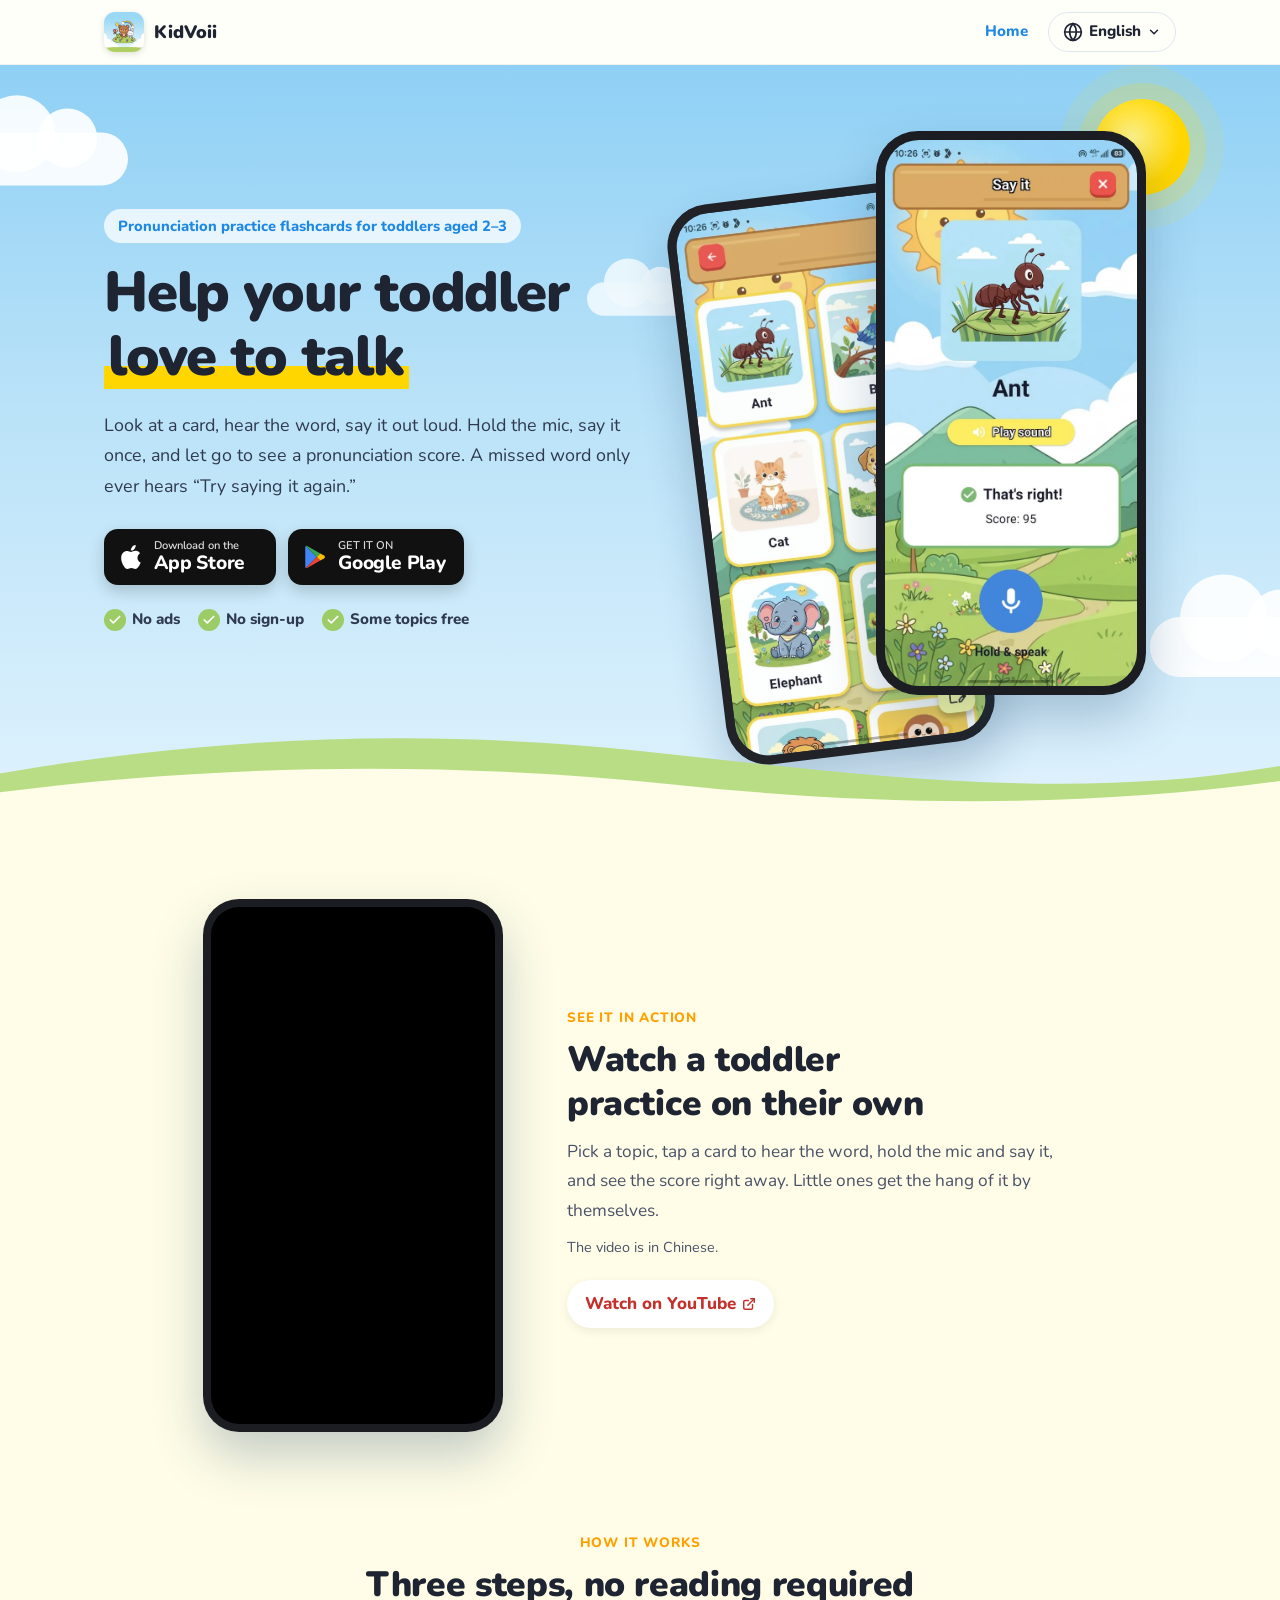
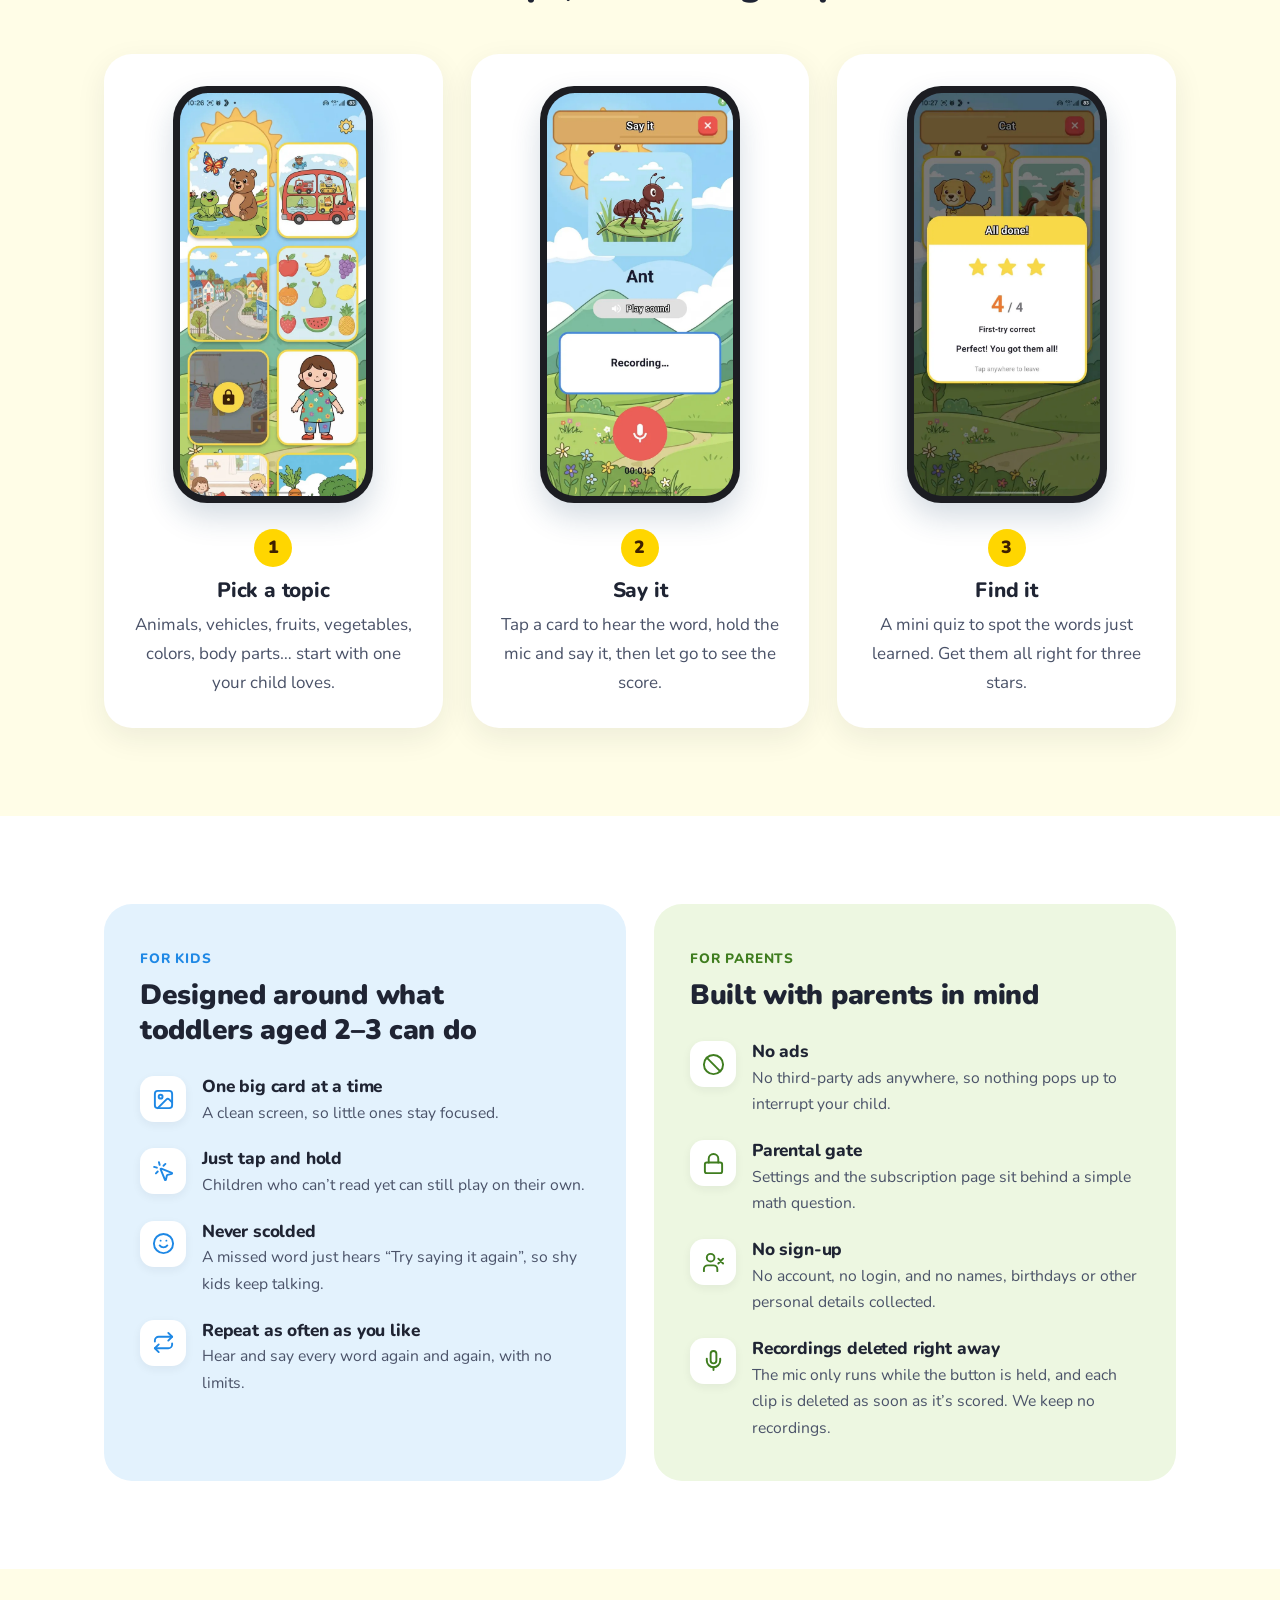
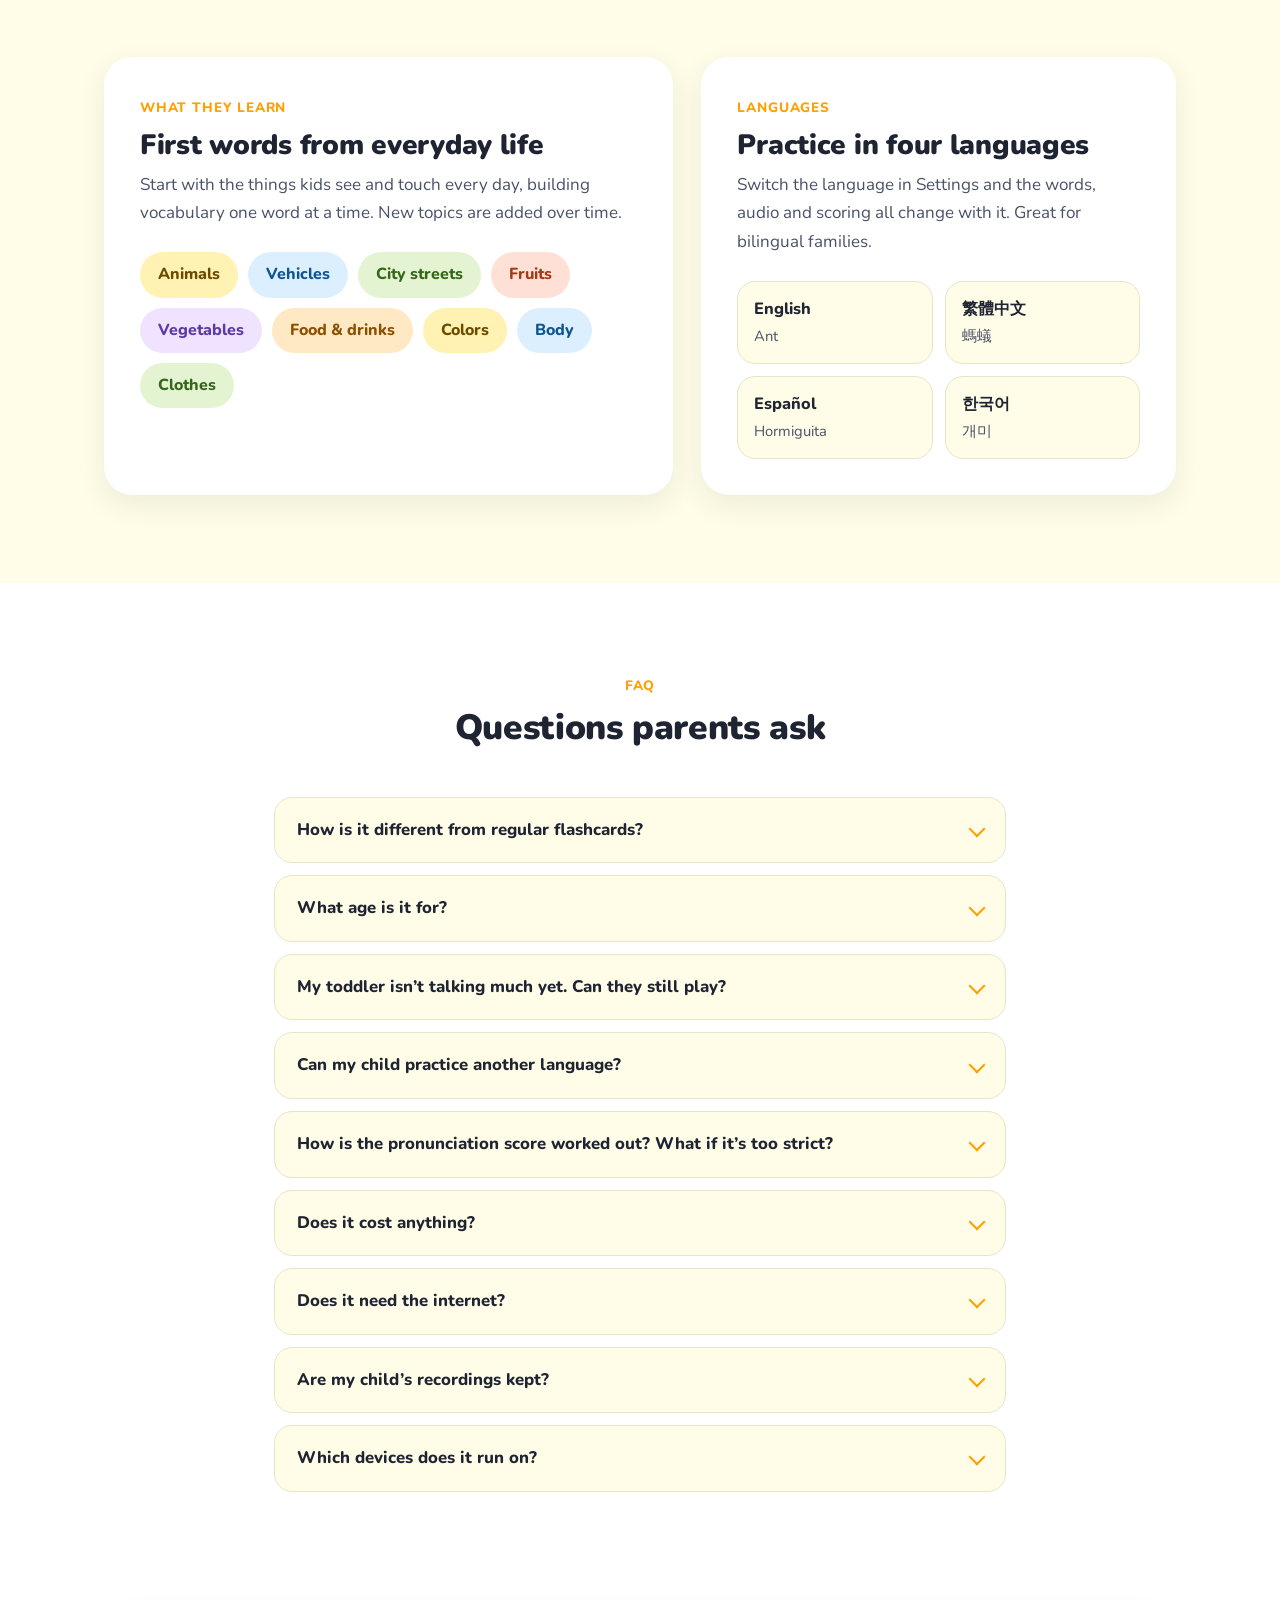
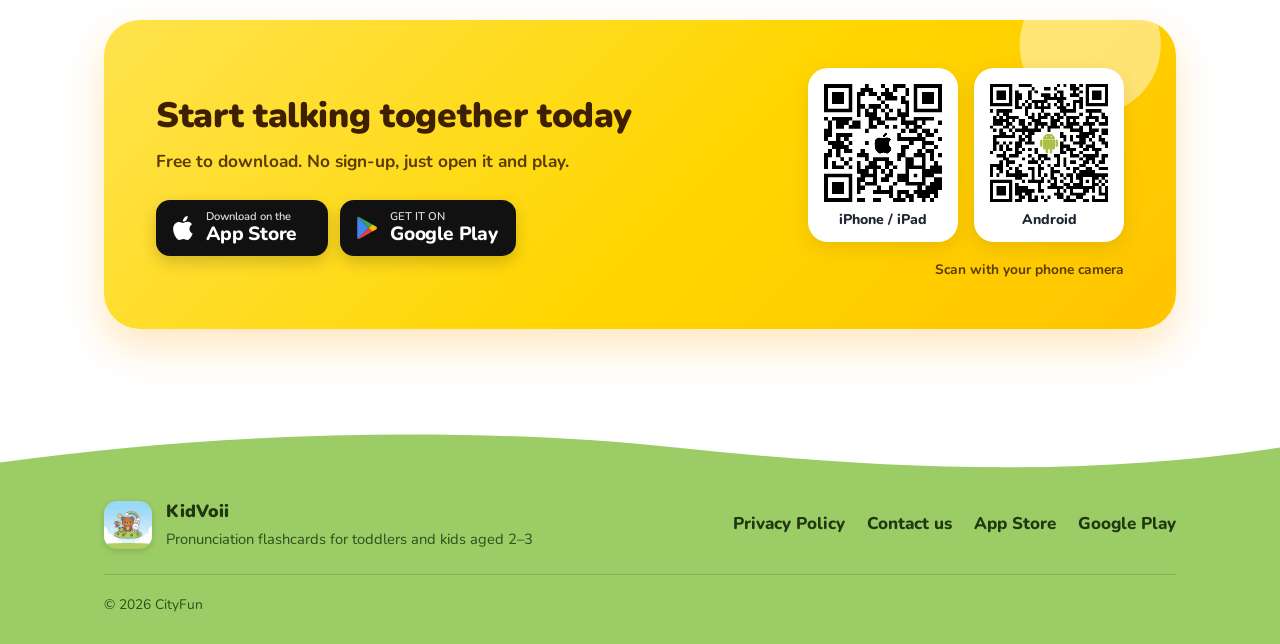
==== commit 13f4a3b7: "切換英語為第一版本" ====
--- a/index.html
+++ b/index.html
@@ -1,26 +1,26 @@
 <!DOCTYPE html>
-<html lang="zh-Hant">
+<html lang="en">
 <head>
 <meta charset="utf-8">
 <meta name="viewport" content="width=device-width, initial-scale=1">
-<title>兒童發音練習字卡 App｜童語萌芽 KidVoii，陪 2–3 歲幼兒學說話</title>
-<meta name="description" content="給 2–3 歲幼兒的發音練習字卡 App。看圖卡、聽發音，按住麥克風跟著念，馬上看到發音分數。動物、水果、交通工具等生活詞彙，陪寶寶學說話；換成英文也能練英文發音。沒有廣告、不用註冊。">
+<title>KidVoii – Toddler Speech &amp; Pronunciation Practice App, Ages 2–3</title>
+<meta name="description" content="Speech flashcards that help toddlers and young kids (ages 2–3) learn first words. Say the word into the mic and get an instant pronunciation score. No ads.">
 <meta name="theme-color" content="#8fd0f5">
 <link rel="canonical" href="https://kailuen.github.io/kidvoii/">
-<link rel="alternate" hreflang="zh-Hant" href="https://kailuen.github.io/kidvoii/">
-<link rel="alternate" hreflang="en" href="https://kailuen.github.io/kidvoii/en/">
+<link rel="alternate" hreflang="en" href="https://kailuen.github.io/kidvoii/">
+<link rel="alternate" hreflang="zh-Hant" href="https://kailuen.github.io/kidvoii/zh/">
 <link rel="alternate" hreflang="es" href="https://kailuen.github.io/kidvoii/es/">
 <link rel="alternate" hreflang="ko" href="https://kailuen.github.io/kidvoii/ko/">
-<link rel="alternate" hreflang="x-default" href="https://kailuen.github.io/kidvoii/en/">
+<link rel="alternate" hreflang="x-default" href="https://kailuen.github.io/kidvoii/">
 <meta property="og:type" content="website">
-<meta property="og:site_name" content="童語萌芽 KidVoii">
-<meta property="og:locale" content="zh_TW">
+<meta property="og:site_name" content="KidVoii">
+<meta property="og:locale" content="en_US">
 <meta property="og:url" content="https://kailuen.github.io/kidvoii/">
-<meta property="og:title" content="兒童發音練習字卡 App｜童語萌芽 KidVoii，陪 2–3 歲幼兒學說話">
-<meta property="og:description" content="給 2–3 歲幼兒的發音練習字卡 App。看圖卡、聽發音，按住麥克風跟著念，馬上看到發音分數。動物、水果、交通工具等生活詞彙，陪寶寶學說話；換成英文也能練英文發音。沒有廣告、不用註冊。">
+<meta property="og:title" content="KidVoii – Toddler Speech &amp; Pronunciation Practice App, Ages 2–3">
+<meta property="og:description" content="Speech flashcards that help toddlers and young kids (ages 2–3) learn first words. Say the word into the mic and get an instant pronunciation score. No ads.">
 <meta property="og:image" content="https://kailuen.github.io/kidvoii/assets/img/icon-512.png">
 <meta name="twitter:card" content="summary">
-<script type="application/ld+json">{"@context":"https://schema.org","@graph":[{"@type":"MobileApplication","name":"童語萌芽 KidVoii","alternateName":"KidVoii","description":"給 2–3 歲幼兒的發音練習字卡 App。看圖卡、聽發音，按住麥克風跟著念，馬上看到發音分數。動物、水果、交通工具等生活詞彙，陪寶寶學說話；換成英文也能練英文發音。沒有廣告、不用註冊。","url":"https://kailuen.github.io/kidvoii/","image":"https://kailuen.github.io/kidvoii/assets/img/icon-512.png","screenshot":["https://kailuen.github.io/kidvoii/assets/img/screens/zh/say.webp","https://kailuen.github.io/kidvoii/assets/img/screens/zh/list.webp","https://kailuen.github.io/kidvoii/assets/img/screens/zh/home.webp","https://kailuen.github.io/kidvoii/assets/img/screens/zh/rec.webp","https://kailuen.github.io/kidvoii/assets/img/screens/zh/result.webp"],"inLanguage":"zh-Hant","operatingSystem":"iOS, Android","applicationCategory":"EducationalApplication","typicalAgeRange":"2-3","offers":{"@type":"Offer","price":"0","priceCurrency":"USD"},"publisher":{"@type":"Organization","name":"CityFun"},"sameAs":["https://apps.apple.com/tw/app/id6804128361","https://play.google.com/store/apps/details?id=com.cityforfun.kidspeech"]},{"@type":"FAQPage","mainEntity":[{"@type":"Question","name":"和一般的字卡有什麼不同？","acceptedAnswer":{"@type":"Answer","text":"一般字卡多半只能看圖、聽發音。童語萌芽多了「念念看」：孩子按住麥克風念一次，App 會聽、會給發音分數，念完馬上知道自己念對了沒，也就更願意一直開口練習。"}},{"@type":"Question","name":"適合幾歲的兒童？","acceptedAnswer":{"@type":"Answer","text":"以 2–3 歲剛開始學說話的幼兒為主。大一點的兒童，或正在學英文的孩子，也可以拿來認識新詞、練習發音。"}},{"@type":"Question","name":"孩子還不太會說話，也可以玩嗎？","acceptedAnswer":{"@type":"Answer","text":"可以。先點圖卡聽發音，等孩子願意了再按住麥克風念念看。圖卡一次一張、每個詞都能重複聽，念錯也只會聽到「再念一次看看」。不過這是陪孩子練習開口的小遊戲，不是語言治療工具；每個孩子開口的時間不一樣，如果擔心孩子的語言發展，請諮詢小兒科醫師或語言治療師。"}},{"@type":"Question","name":"可以練英文發音嗎？","acceptedAnswer":{"@type":"Answer","text":"可以。在設定裡把語言換成 English，圖卡的詞、發音示範和評分就會變成英文（App 介面也會一起換成英文）。也可以換成西班牙文或韓文。"}},{"@type":"Question","name":"發音分數怎麼算？太嚴格怎麼辦？","acceptedAnswer":{"@type":"Answer","text":"孩子念完，App 會用語音辨識比對正確的發音，給出 0–100 的發音分數，達到及格分數就算念對。家長可以在設定裡調整「發音評分難度」：簡單（40 分）、中等（60 分，預設）、高級（80 分），剛開始學說話的孩子可以從簡單開始。"}},{"@type":"Question","name":"要付費嗎？","acceptedAnswer":{"@type":"Answer","text":"App 免費下載。動物、交通工具、城市街道、水果這四個主題免費，可以完整玩「念念看」和「找找看」；其他主題要訂閱才能解鎖，訂閱也包含之後新增的主題。有月費和年費方案，價格以 App 內顯示為準。"}},{"@type":"Question","name":"需要連網路嗎？","acceptedAnswer":{"@type":"Answer","text":"「念念看」的發音評分需要網路。每個主題的圖卡和聲音第一次打開時會下載，之後就存在裝置上。"}},{"@type":"Question","name":"孩子的錄音會被保存嗎？","acceptedAnswer":{"@type":"Answer","text":"不會。只有按住麥克風時才錄音（單次最長 10 秒），錄音會傳送到語音辨識服務評分，結束後裝置上的暫存檔立刻刪除。我們沒有自己的伺服器，不留存、不分析、也不販售任何錄音。詳見\u003ca href=\"https://kailuen.github.io/kidspeech.privacy/\" target=\"_blank\" rel=\"noopener\">隱私權政策\u003c/a>。"}},{"@type":"Question","name":"可以在哪些裝置上玩？","acceptedAnswer":{"@type":"Answer","text":"iPhone、iPad，以及 Android 手機和平板。"}}]}]}</script>
+<script type="application/ld+json">{"@context":"https://schema.org","@graph":[{"@type":"MobileApplication","name":"KidVoii","alternateName":"童語萌芽","description":"Speech flashcards that help toddlers and young kids (ages 2–3) learn first words. Say the word into the mic and get an instant pronunciation score. No ads.","url":"https://kailuen.github.io/kidvoii/","image":"https://kailuen.github.io/kidvoii/assets/img/icon-512.png","screenshot":["https://kailuen.github.io/kidvoii/assets/img/screens/en/say.webp","https://kailuen.github.io/kidvoii/assets/img/screens/en/list.webp","https://kailuen.github.io/kidvoii/assets/img/screens/en/home.webp","https://kailuen.github.io/kidvoii/assets/img/screens/en/rec.webp","https://kailuen.github.io/kidvoii/assets/img/screens/en/result.webp"],"inLanguage":"en","operatingSystem":"iOS, Android","applicationCategory":"EducationalApplication","typicalAgeRange":"2-3","offers":{"@type":"Offer","price":"0","priceCurrency":"USD"},"publisher":{"@type":"Organization","name":"CityFun"},"sameAs":["https://apps.apple.com/tw/app/id6804128361","https://play.google.com/store/apps/details?id=com.cityforfun.kidspeech"]},{"@type":"FAQPage","mainEntity":[{"@type":"Question","name":"How is it different from regular flashcards?","acceptedAnswer":{"@type":"Answer","text":"Most flashcards only let kids look and listen. KidVoii adds “Say it”: your child holds the mic, says the word, and gets a pronunciation score right away, so they know if they got it and want to keep talking."}},{"@type":"Question","name":"What age is it for?","acceptedAnswer":{"@type":"Answer","text":"Mainly toddlers aged 2–3 who are just starting to talk. Older kids, or children learning a second language, can use it to pick up new words and practice pronunciation too."}},{"@type":"Question","name":"My toddler isn’t talking much yet. Can they still play?","acceptedAnswer":{"@type":"Answer","text":"Yes. Start by tapping cards to hear the words, then try the mic when your child is ready. Cards come one at a time, every word can be replayed, and a missed word only hears “Try saying it again.” It’s a practice game, not a speech therapy tool. Every child starts talking at their own pace, so if you’re concerned about your child’s language development, please talk to your pediatrician or a speech-language therapist."}},{"@type":"Question","name":"Can my child practice another language?","acceptedAnswer":{"@type":"Answer","text":"Yes. Switch the language in Settings to Traditional Chinese, Spanish or Korean, and the words, audio and pronunciation scoring all switch (the app’s menus switch too)."}},{"@type":"Question","name":"How is the pronunciation score worked out? What if it’s too strict?","acceptedAnswer":{"@type":"Answer","text":"After your child says the word, speech recognition compares it with the correct pronunciation and gives a score from 0 to 100. Reach the passing score and the word counts as correct. Parents can change the Scoring Level in Settings: Easy (40), Medium (60, the default) or Hard (80). Kids just starting to talk can begin with Easy."}},{"@type":"Question","name":"Does it cost anything?","acceptedAnswer":{"@type":"Answer","text":"The app is free to download. Four topics are free (Animals, Vehicles, City streets and Fruits), with “Say it” and “Find it” fully playable. The other topics unlock with a subscription, which also covers topics added later. Monthly and yearly plans are available, and the price in your currency is shown in the app."}},{"@type":"Question","name":"Does it need the internet?","acceptedAnswer":{"@type":"Answer","text":"Pronunciation scoring in “Say it” needs a connection. Each topic’s cards and sounds download the first time it’s opened, then stay on the device."}},{"@type":"Question","name":"Are my child’s recordings kept?","acceptedAnswer":{"@type":"Answer","text":"No. The mic only records while the button is held (up to 10 seconds). The clip is sent to a speech recognition service for scoring, and the temporary file is deleted from the device as soon as it’s done. We run no servers of our own and never keep, analyze or sell recordings. See the \u003ca href=\"https://kailuen.github.io/kidspeech.privacy/\" target=\"_blank\" rel=\"noopener\">privacy policy\u003c/a>."}},{"@type":"Question","name":"Which devices does it run on?","acceptedAnswer":{"@type":"Answer","text":"iPhone, iPad, and Android phones and tablets."}}]}]}</script>
 <link rel="icon" type="image/png" href="assets/img/favicon.png">
 <link rel="apple-touch-icon" href="assets/img/apple-touch-icon.png">
 <link rel="preconnect" href="https://fonts.googleapis.com">
@@ -61,25 +61,25 @@
       <a class="brand" href="./" aria-label="KidVoii">
         <img class="brand__icon" src="assets/img/icon-256.webp" width="40" height="40" alt="">
         <span class="brand__text">
-          <span class="brand__name">童語萌芽</span>
-          <span class="brand__sub">KidVoii</span>
+          <span class="brand__name">KidVoii</span>
+          <span class="brand__sub"></span>
         </span>
       </a>
 
       <div class="appbar__spacer"></div>
 
       <nav class="actions">
-        <a class="actions__link" href="./" aria-current="page">首頁</a>
+        <a class="actions__link" href="./" aria-current="page">Home</a>
 
         <div class="lang">
-          <button class="lang__btn" type="button" aria-haspopup="true" aria-expanded="false" aria-controls="lang-menu" aria-label="語言">
+          <button class="lang__btn" type="button" aria-haspopup="true" aria-expanded="false" aria-controls="lang-menu" aria-label="Language">
             <svg class="ico"><use href="#i-globe"/></svg>
-            <span class="lang__current">繁體中文</span>
+            <span class="lang__current">English</span>
             <svg class="ico ico--sm"><use href="#i-chevron"/></svg>
           </button>
           <ul class="lang__menu" id="lang-menu" role="menu" hidden>
-            <li role="none"><a role="menuitemradio" aria-checked="true" href="./" hreflang="zh-Hant" lang="zh-Hant" data-lang="zh">繁體中文</a></li>
-            <li role="none"><a role="menuitemradio" aria-checked="false" href="en/" hreflang="en" lang="en" data-lang="en">English</a></li>
+            <li role="none"><a role="menuitemradio" aria-checked="true" href="./" hreflang="en" lang="en" data-lang="en">English</a></li>
+            <li role="none"><a role="menuitemradio" aria-checked="false" href="zh/" hreflang="zh-Hant" lang="zh-Hant" data-lang="zh">繁體中文</a></li>
             <li role="none"><a role="menuitemradio" aria-checked="false" href="es/" hreflang="es" lang="es" data-lang="es">Español</a></li>
             <li role="none"><a role="menuitemradio" aria-checked="false" href="ko/" hreflang="ko" lang="ko" data-lang="ko">한국어</a></li>
           </ul>
@@ -110,34 +110,34 @@
 
       <div class="wrap hero__grid">
         <div class="hero__copy">
-          <h1 class="eyebrow">給 2–3 歲幼兒的發音練習字卡</h1>
-          <p class="hero__title">讓孩子自己<br><mark>愛上開口說話</mark></p>
-          <p class="hero__lead">看圖卡、聽發音、跟著念。按住麥克風念一次，放開手就看到發音分數，念錯也只會聽到「再念一次看看」。</p>
+          <h1 class="eyebrow">Pronunciation practice flashcards for toddlers aged 2–3</h1>
+          <p class="hero__title">Help your toddler<br><mark>love to talk</mark></p>
+          <p class="hero__lead">Look at a card, hear the word, say it out loud. Hold the mic, say it once, and let go to see a pronunciation score. A missed word only ever hears “Try saying it again.”</p>
 
           <div class="stores">
             <a class="store" href="https://apps.apple.com/tw/app/id6804128361" target="_blank" rel="noopener">
               <svg class="store__logo"><use href="#i-apple"/></svg>
-              <span class="store__text"><small>下載於</small><b>App Store</b></span>
+              <span class="store__text"><small>Download on the</small><b>App Store</b></span>
             </a>
             <a class="store" href="https://play.google.com/store/apps/details?id=com.cityforfun.kidspeech" target="_blank" rel="noopener">
               <svg class="store__logo"><use href="#i-play"/></svg>
-              <span class="store__text"><small>立即取得</small><b>Google Play</b></span>
+              <span class="store__text"><small>GET IT ON</small><b>Google Play</b></span>
             </a>
           </div>
 
           <ul class="pills">
-            <li><svg class="ico"><use href="#i-check"/></svg><span>沒有廣告</span></li>
-            <li><svg class="ico"><use href="#i-check"/></svg><span>不用註冊</span></li>
-            <li><svg class="ico"><use href="#i-check"/></svg><span>部分主題免費</span></li>
+            <li><svg class="ico"><use href="#i-check"/></svg><span>No ads</span></li>
+            <li><svg class="ico"><use href="#i-check"/></svg><span>No sign-up</span></li>
+            <li><svg class="ico"><use href="#i-check"/></svg><span>Some topics free</span></li>
           </ul>
         </div>
 
         <div class="hero__art">
           <figure class="phone phone--back">
-            <img src="assets/img/screens/zh/list.webp" width="600" height="1300" alt="動物主題的圖卡列表">
+            <img src="assets/img/screens/en/list.webp" width="600" height="1300" alt="Animal word cards">
           </figure>
           <figure class="phone phone--front">
-            <img src="assets/img/screens/zh/say.webp" width="600" height="1300" alt="念念看發音練習畫面：念對了，發音分數 90" fetchpriority="high">
+            <img src="assets/img/screens/en/say.webp" width="600" height="1300" alt="Say it pronunciation practice: correct, score 95" fetchpriority="high">
           </figure>
         </div>
       </div>
@@ -152,15 +152,15 @@
     <section class="section section--cream section--video" id="video">
       <div class="wrap video">
         <div class="video__frame">
-          <iframe src="https://www.youtube-nocookie.com/embed/I3lN94zuRMc?rel=0&amp;playsinline=1" title="孩子自己用童語萌芽練習發音" loading="lazy" allow="accelerometer; autoplay; clipboard-write; encrypted-media; gyroscope; picture-in-picture; web-share" referrerpolicy="strict-origin-when-cross-origin" allowfullscreen></iframe>
+          <iframe src="https://www.youtube-nocookie.com/embed/I3lN94zuRMc?rel=0&amp;playsinline=1" title="A toddler playing KidVoii on their own" loading="lazy" allow="accelerometer; autoplay; clipboard-write; encrypted-media; gyroscope; picture-in-picture; web-share" referrerpolicy="strict-origin-when-cross-origin" allowfullscreen></iframe>
         </div>
         <div class="video__copy">
-          <p class="kicker">實際玩給你看</p>
-          <h2>看孩子自己練習發音的樣子</h2>
-          <p class="muted">選主題、點圖卡聽發音、按住麥克風跟著念，念完馬上看到分數。孩子自己就玩得起來。</p>
-          <p class="video__note"></p>
+          <p class="kicker">See it in action</p>
+          <h2>Watch a toddler practice on their own</h2>
+          <p class="muted">Pick a topic, tap a card to hear the word, hold the mic and say it, and see the score right away. Little ones get the hang of it by themselves.</p>
+          <p class="video__note">The video is in Chinese.</p>
           <a class="video__link" href="https://www.youtube.com/shorts/I3lN94zuRMc" target="_blank" rel="noopener">
-            <span>在 YouTube 上看</span>
+            <span>Watch on YouTube</span>
             <svg class="ico ico--sm"><use href="#i-external"/></svg>
           </a>
         </div>
@@ -171,46 +171,46 @@
     <section class="section section--cream" id="how">
       <div class="wrap">
         <header class="section__head">
-          <p class="kicker">怎麼玩</p>
-          <h2>三個步驟，不識字也會玩</h2>
+          <p class="kicker">How it works</p>
+          <h2>Three steps, no reading required</h2>
         </header>
 
         <ol class="steps">
           <li class="step">
             <figure class="phone phone--sm">
-              <img src="assets/img/screens/zh/home.webp" width="600" height="1300" loading="lazy" alt="主題選單畫面">
+              <img src="assets/img/screens/en/home.webp" width="600" height="1300" loading="lazy" alt="Topic menu">
             </figure>
             <div class="step__body">
               <span class="step__num">1</span>
-              <h3>選主題</h3>
-              <p>動物、交通工具、水果、蔬菜、顏色、身體……挑一個孩子喜歡的開始。</p>
+              <h3>Pick a topic</h3>
+              <p>Animals, vehicles, fruits, vegetables, colors, body parts… start with one your child loves.</p>
             </div>
           </li>
           <li class="step">
             <figure class="phone phone--sm">
-              <img src="assets/img/screens/zh/rec.webp" width="600" height="1300" loading="lazy" alt="按住麥克風跟著念">
+              <img src="assets/img/screens/en/rec.webp" width="600" height="1300" loading="lazy" alt="Holding the mic to record">
             </figure>
             <div class="step__body">
               <span class="step__num">2</span>
-              <h3>念念看</h3>
-              <p>點圖卡聽發音，按住麥克風跟著念，放開手就給發音分數。</p>
+              <h3>Say it</h3>
+              <p>Tap a card to hear the word, hold the mic and say it, then let go to see the score.</p>
             </div>
           </li>
           <li class="step">
             <figure class="phone phone--sm">
-              <img src="assets/img/screens/zh/result.webp" width="600" height="1300" loading="lazy" alt="找找看全部答對，拿到三顆星">
+              <img src="assets/img/screens/en/result.webp" width="600" height="1300" loading="lazy" alt="Find it finished with three stars">
             </figure>
             <div class="step__body">
               <span class="step__num">3</span>
-              <h3>找找看</h3>
-              <p>小測驗把剛學的詞找出來，全部答對拿三顆星。</p>
+              <h3>Find it</h3>
+              <p>A mini quiz to spot the words just learned. Get them all right for three stars.</p>
             </div>
           </li>
         </ol>
         <div class="steps__dots">
-          <button class="steps__dot" type="button" aria-label="1. 選主題" aria-current="true"></button>
-          <button class="steps__dot" type="button" aria-label="2. 念念看" aria-current="false"></button>
-          <button class="steps__dot" type="button" aria-label="3. 找找看" aria-current="false"></button>
+          <button class="steps__dot" type="button" aria-label="1. Pick a topic" aria-current="true"></button>
+          <button class="steps__dot" type="button" aria-label="2. Say it" aria-current="false"></button>
+          <button class="steps__dot" type="button" aria-label="3. Find it" aria-current="false"></button>
         </div>
       </div>
     </section>
@@ -219,47 +219,47 @@
     <section class="section" id="features">
       <div class="wrap features">
         <article class="panel panel--sky">
-          <p class="kicker">為孩子設計</p>
-          <h2>為 2–3 歲幼兒設計的每個細節</h2>
+          <p class="kicker">For kids</p>
+          <h2>Designed around what toddlers aged 2–3 can do</h2>
           <ul class="feats">
             <li class="feat">
               <span class="feat__ico"><svg class="ico"><use href="#i-card"/></svg></span>
-              <div><h3>一次一張大圖卡</h3><p>畫面乾淨，孩子不會分心。</p></div>
+              <div><h3>One big card at a time</h3><p>A clean screen, so little ones stay focused.</p></div>
             </li>
             <li class="feat">
               <span class="feat__ico"><svg class="ico"><use href="#i-tap"/></svg></span>
-              <div><h3>只有點一下和按住</h3><p>還不會認字，也能自己玩。</p></div>
+              <div><h3>Just tap and hold</h3><p>Children who can’t read yet can still play on their own.</p></div>
             </li>
             <li class="feat">
               <span class="feat__ico"><svg class="ico"><use href="#i-smile"/></svg></span>
-              <div><h3>念錯不責備</h3><p>只會說「再念一次看看」，害羞的孩子也敢開口。</p></div>
+              <div><h3>Never scolded</h3><p>A missed word just hears “Try saying it again”, so shy kids keep talking.</p></div>
             </li>
             <li class="feat">
               <span class="feat__ico"><svg class="ico"><use href="#i-repeat"/></svg></span>
-              <div><h3>想念幾次都可以</h3><p>每個詞都能重複聽、重複念，沒有次數限制。</p></div>
+              <div><h3>Repeat as often as you like</h3><p>Hear and say every word again and again, with no limits.</p></div>
             </li>
           </ul>
         </article>
 
         <article class="panel panel--leaf">
-          <p class="kicker">家長放心</p>
-          <h2>家長在意的事，我們先做好了</h2>
+          <p class="kicker">For parents</p>
+          <h2>Built with parents in mind</h2>
           <ul class="feats">
             <li class="feat">
               <span class="feat__ico"><svg class="ico"><use href="#i-ban"/></svg></span>
-              <div><h3>沒有廣告</h3><p>App 裡沒有任何第三方廣告，不會有東西跳出來打斷孩子。</p></div>
+              <div><h3>No ads</h3><p>No third-party ads anywhere, so nothing pops up to interrupt your child.</p></div>
             </li>
             <li class="feat">
               <span class="feat__ico"><svg class="ico"><use href="#i-lock"/></svg></span>
-              <div><h3>家長確認關卡</h3><p>設定和訂閱擋在一道算數題後面，孩子自己點不進去。</p></div>
+              <div><h3>Parental gate</h3><p>Settings and the subscription page sit behind a simple math question.</p></div>
             </li>
             <li class="feat">
               <span class="feat__ico"><svg class="ico"><use href="#i-user-x"/></svg></span>
-              <div><h3>不用註冊</h3><p>沒有帳號、不用登入，不蒐集姓名、生日或任何個人資料。</p></div>
+              <div><h3>No sign-up</h3><p>No account, no login, and no names, birthdays or other personal details collected.</p></div>
             </li>
             <li class="feat">
               <span class="feat__ico"><svg class="ico"><use href="#i-mic"/></svg></span>
-              <div><h3>錄音用完就刪</h3><p>只有按住按鈕時才錄音，評分完立刻刪除，我們不留存任何錄音。</p></div>
+              <div><h3>Recordings deleted right away</h3><p>The mic only runs while the button is held, and each clip is deleted as soon as it’s scored. We keep no recordings.</p></div>
             </li>
           </ul>
         </article>
@@ -270,29 +270,29 @@
     <section class="section section--cream" id="topics">
       <div class="wrap content-grid">
         <article class="card">
-          <p class="kicker">學什麼</p>
-          <h2>從生活詞彙開始學說話</h2>
-          <p class="muted">從兒童身邊看得到、摸得到的東西開始認識詞彙、練習發音，主題陸續增加中。</p>
+          <p class="kicker">What they learn</p>
+          <h2>First words from everyday life</h2>
+          <p class="muted">Start with the things kids see and touch every day, building vocabulary one word at a time. New topics are added over time.</p>
           <ul class="chips">
-            <li class="chip c1">動物</li>
-            <li class="chip c2">交通工具</li>
-            <li class="chip c3">城市街道</li>
-            <li class="chip c4">水果</li>
-            <li class="chip c5">蔬菜</li>
-            <li class="chip c6">食物與飲料</li>
-            <li class="chip c1">顏色</li>
-            <li class="chip c2">身體</li>
-            <li class="chip c3">衣服</li>
+            <li class="chip c1">Animals</li>
+            <li class="chip c2">Vehicles</li>
+            <li class="chip c3">City streets</li>
+            <li class="chip c4">Fruits</li>
+            <li class="chip c5">Vegetables</li>
+            <li class="chip c6">Food &amp; drinks</li>
+            <li class="chip c1">Colors</li>
+            <li class="chip c2">Body</li>
+            <li class="chip c3">Clothes</li>
           </ul>
         </article>
 
         <article class="card">
-          <p class="kicker">多國語言</p>
-          <h2>四種語言，也能練英文發音</h2>
-          <p class="muted">在設定裡換語言，圖卡的詞、發音示範和評分都會跟著換。想讓孩子練英文發音，換成 English 就可以。</p>
+          <p class="kicker">Languages</p>
+          <h2>Practice in four languages</h2>
+          <p class="muted">Switch the language in Settings and the words, audio and scoring all change with it. Great for bilingual families.</p>
           <ul class="langs">
+            <li lang="en"><b>English</b><span>Ant</span></li>
             <li lang="zh-Hant"><b>繁體中文</b><span>螞蟻</span></li>
-            <li lang="en"><b>English</b><span>Ant</span></li>
             <li lang="es"><b>Español</b><span>Hormiguita</span></li>
             <li lang="ko"><b>한국어</b><span>개미</span></li>
           </ul>
@@ -305,44 +305,44 @@
       <div class="wrap wrap--narrow">
         <header class="section__head">
           <p class="kicker">FAQ</p>
-          <h2>常見問題</h2>
+          <h2>Questions parents ask</h2>
         </header>
         <div class="faq">
           <details>
-            <summary>和一般的字卡有什麼不同？</summary>
-            <p>一般字卡多半只能看圖、聽發音。童語萌芽多了「念念看」：孩子按住麥克風念一次，App 會聽、會給發音分數，念完馬上知道自己念對了沒，也就更願意一直開口練習。</p>
-          </details>
-          <details>
-            <summary>適合幾歲的兒童？</summary>
-            <p>以 2–3 歲剛開始學說話的幼兒為主。大一點的兒童，或正在學英文的孩子，也可以拿來認識新詞、練習發音。</p>
-          </details>
-          <details>
-            <summary>孩子還不太會說話，也可以玩嗎？</summary>
-            <p>可以。先點圖卡聽發音，等孩子願意了再按住麥克風念念看。圖卡一次一張、每個詞都能重複聽，念錯也只會聽到「再念一次看看」。不過這是陪孩子練習開口的小遊戲，不是語言治療工具；每個孩子開口的時間不一樣，如果擔心孩子的語言發展，請諮詢小兒科醫師或語言治療師。</p>
-          </details>
-          <details>
-            <summary>可以練英文發音嗎？</summary>
-            <p>可以。在設定裡把語言換成 English，圖卡的詞、發音示範和評分就會變成英文（App 介面也會一起換成英文）。也可以換成西班牙文或韓文。</p>
-          </details>
-          <details>
-            <summary>發音分數怎麼算？太嚴格怎麼辦？</summary>
-            <p>孩子念完，App 會用語音辨識比對正確的發音，給出 0–100 的發音分數，達到及格分數就算念對。家長可以在設定裡調整「發音評分難度」：簡單（40 分）、中等（60 分，預設）、高級（80 分），剛開始學說話的孩子可以從簡單開始。</p>
-          </details>
-          <details>
-            <summary>要付費嗎？</summary>
-            <p>App 免費下載。動物、交通工具、城市街道、水果這四個主題免費，可以完整玩「念念看」和「找找看」；其他主題要訂閱才能解鎖，訂閱也包含之後新增的主題。有月費和年費方案，價格以 App 內顯示為準。</p>
-          </details>
-          <details>
-            <summary>需要連網路嗎？</summary>
-            <p>「念念看」的發音評分需要網路。每個主題的圖卡和聲音第一次打開時會下載，之後就存在裝置上。</p>
-          </details>
-          <details>
-            <summary>孩子的錄音會被保存嗎？</summary>
-            <p>不會。只有按住麥克風時才錄音（單次最長 10 秒），錄音會傳送到語音辨識服務評分，結束後裝置上的暫存檔立刻刪除。我們沒有自己的伺服器，不留存、不分析、也不販售任何錄音。詳見<a href="https://kailuen.github.io/kidspeech.privacy/" target="_blank" rel="noopener">隱私權政策</a>。</p>
-          </details>
-          <details>
-            <summary>可以在哪些裝置上玩？</summary>
-            <p>iPhone、iPad，以及 Android 手機和平板。</p>
+            <summary>How is it different from regular flashcards?</summary>
+            <p>Most flashcards only let kids look and listen. KidVoii adds “Say it”: your child holds the mic, says the word, and gets a pronunciation score right away, so they know if they got it and want to keep talking.</p>
+          </details>
+          <details>
+            <summary>What age is it for?</summary>
+            <p>Mainly toddlers aged 2–3 who are just starting to talk. Older kids, or children learning a second language, can use it to pick up new words and practice pronunciation too.</p>
+          </details>
+          <details>
+            <summary>My toddler isn’t talking much yet. Can they still play?</summary>
+            <p>Yes. Start by tapping cards to hear the words, then try the mic when your child is ready. Cards come one at a time, every word can be replayed, and a missed word only hears “Try saying it again.” It’s a practice game, not a speech therapy tool. Every child starts talking at their own pace, so if you’re concerned about your child’s language development, please talk to your pediatrician or a speech-language therapist.</p>
+          </details>
+          <details>
+            <summary>Can my child practice another language?</summary>
+            <p>Yes. Switch the language in Settings to Traditional Chinese, Spanish or Korean, and the words, audio and pronunciation scoring all switch (the app’s menus switch too).</p>
+          </details>
+          <details>
+            <summary>How is the pronunciation score worked out? What if it’s too strict?</summary>
+            <p>After your child says the word, speech recognition compares it with the correct pronunciation and gives a score from 0 to 100. Reach the passing score and the word counts as correct. Parents can change the Scoring Level in Settings: Easy (40), Medium (60, the default) or Hard (80). Kids just starting to talk can begin with Easy.</p>
+          </details>
+          <details>
+            <summary>Does it cost anything?</summary>
+            <p>The app is free to download. Four topics are free (Animals, Vehicles, City streets and Fruits), with “Say it” and “Find it” fully playable. The other topics unlock with a subscription, which also covers topics added later. Monthly and yearly plans are available, and the price in your currency is shown in the app.</p>
+          </details>
+          <details>
+            <summary>Does it need the internet?</summary>
+            <p>Pronunciation scoring in “Say it” needs a connection. Each topic’s cards and sounds download the first time it’s opened, then stay on the device.</p>
+          </details>
+          <details>
+            <summary>Are my child’s recordings kept?</summary>
+            <p>No. The mic only records while the button is held (up to 10 seconds). The clip is sent to a speech recognition service for scoring, and the temporary file is deleted from the device as soon as it’s done. We run no servers of our own and never keep, analyze or sell recordings. See the <a href="https://kailuen.github.io/kidspeech.privacy/" target="_blank" rel="noopener">privacy policy</a>.</p>
+          </details>
+          <details>
+            <summary>Which devices does it run on?</summary>
+            <p>iPhone, iPad, and Android phones and tablets.</p>
           </details>
         </div>
       </div>
@@ -353,16 +353,16 @@
       <div class="wrap">
         <div class="cta">
           <div class="cta__copy">
-            <h2>今天就陪寶寶開口說說看</h2>
-            <p>免費下載，不用註冊，打開就能玩。</p>
+            <h2>Start talking together today</h2>
+            <p>Free to download. No sign-up, just open it and play.</p>
             <div class="stores">
               <a class="store" href="https://apps.apple.com/tw/app/id6804128361" target="_blank" rel="noopener">
                 <svg class="store__logo"><use href="#i-apple"/></svg>
-                <span class="store__text"><small>下載於</small><b>App Store</b></span>
+                <span class="store__text"><small>Download on the</small><b>App Store</b></span>
               </a>
               <a class="store" href="https://play.google.com/store/apps/details?id=com.cityforfun.kidspeech" target="_blank" rel="noopener">
                 <svg class="store__logo"><use href="#i-play"/></svg>
-                <span class="store__text"><small>立即取得</small><b>Google Play</b></span>
+                <span class="store__text"><small>GET IT ON</small><b>Google Play</b></span>
               </a>
             </div>
           </div>
@@ -375,7 +375,7 @@
               <img src="assets/img/qr-android.png" width="250" height="250" loading="lazy" alt="Google Play QR Code">
               <figcaption>Android</figcaption>
             </figure>
-            <p class="qrs__hint">用手機相機掃描 QR Code</p>
+            <p class="qrs__hint">Scan with your phone camera</p>
           </div>
         </div>
       </div>
@@ -393,13 +393,13 @@
         <div class="footer__brand">
           <img src="assets/img/icon-256.webp" width="48" height="48" alt="">
           <div>
-            <p class="footer__name">童語萌芽 KidVoii</p>
-            <p class="footer__tag">給 2–3 歲幼兒的發音練習字卡</p>
+            <p class="footer__name">KidVoii</p>
+            <p class="footer__tag">Pronunciation flashcards for toddlers and kids aged 2–3</p>
           </div>
         </div>
         <ul class="footer__links">
-          <li><a href="https://kailuen.github.io/kidspeech.privacy/" target="_blank" rel="noopener">隱私權政策</a></li>
-          <li><a href="mailto:stonegray1@gmail.com">聯絡我們</a></li>
+          <li><a href="https://kailuen.github.io/kidspeech.privacy/" target="_blank" rel="noopener">Privacy Policy</a></li>
+          <li><a href="mailto:stonegray1@gmail.com">Contact us</a></li>
           <li><a href="https://apps.apple.com/tw/app/id6804128361" target="_blank" rel="noopener">App Store</a></li>
           <li><a href="https://play.google.com/store/apps/details?id=com.cityforfun.kidspeech" target="_blank" rel="noopener">Google Play</a></li>
         </ul>
@@ -410,7 +410,7 @@
 
 </div>
 
-<script type="application/json" id="kidvoii-langs">{"zh":{"href":"./","hint":"這個網頁也有繁體中文版","go":"切換"},"en":{"href":"en/","hint":"This page is also available in English.","go":"Switch"},"es":{"href":"es/","hint":"Esta página también está en español.","go":"Cambiar"},"ko":{"href":"ko/","hint":"이 페이지는 한국어로도 볼 수 있어요.","go":"보기"}}</script>
-<script src="assets/js/main.js" data-lang="zh"></script>
+<script type="application/json" id="kidvoii-langs">{"en":{"href":"./","hint":"This page is also available in English.","go":"Switch"},"zh":{"href":"zh/","hint":"這個網頁也有繁體中文版","go":"切換"},"es":{"href":"es/","hint":"Esta página también está en español.","go":"Cambiar"},"ko":{"href":"ko/","hint":"이 페이지는 한국어로도 볼 수 있어요.","go":"보기"}}</script>
+<script src="assets/js/main.js" data-lang="en"></script>
 </body>
 </html>
